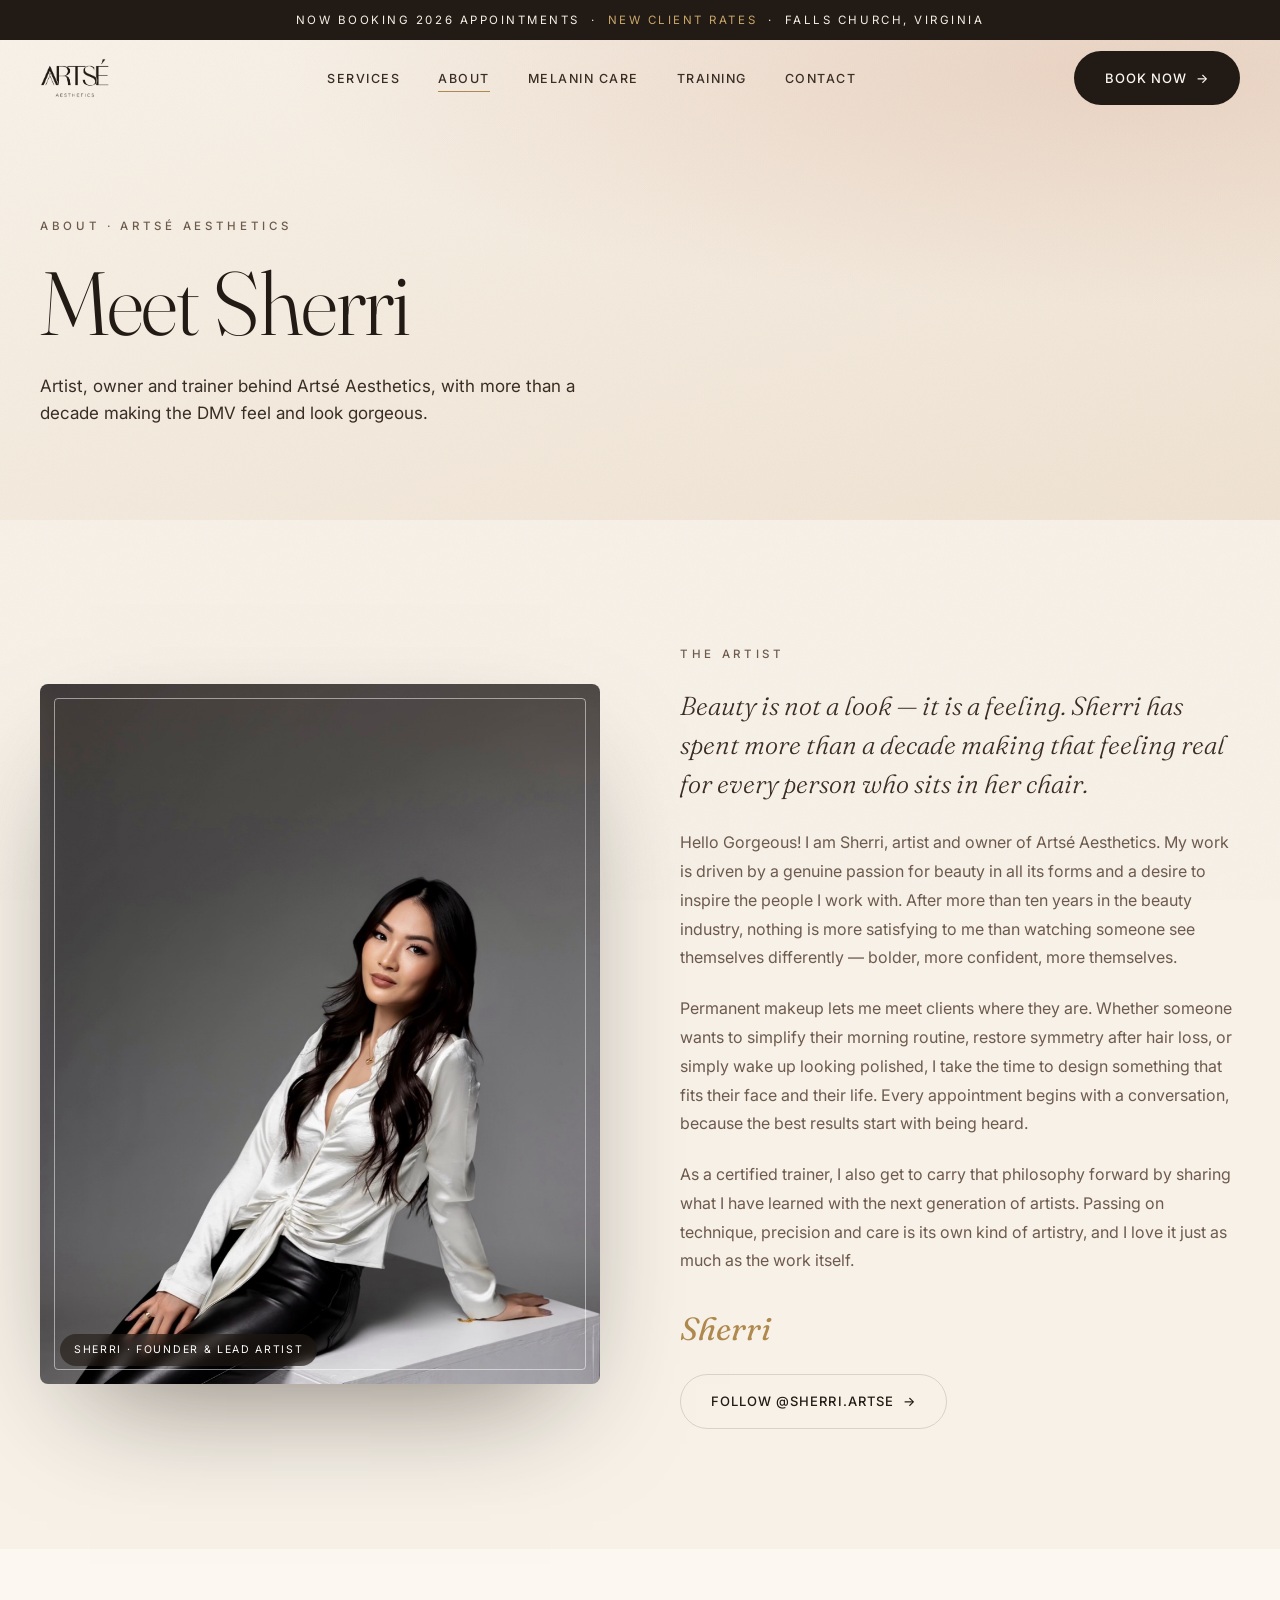
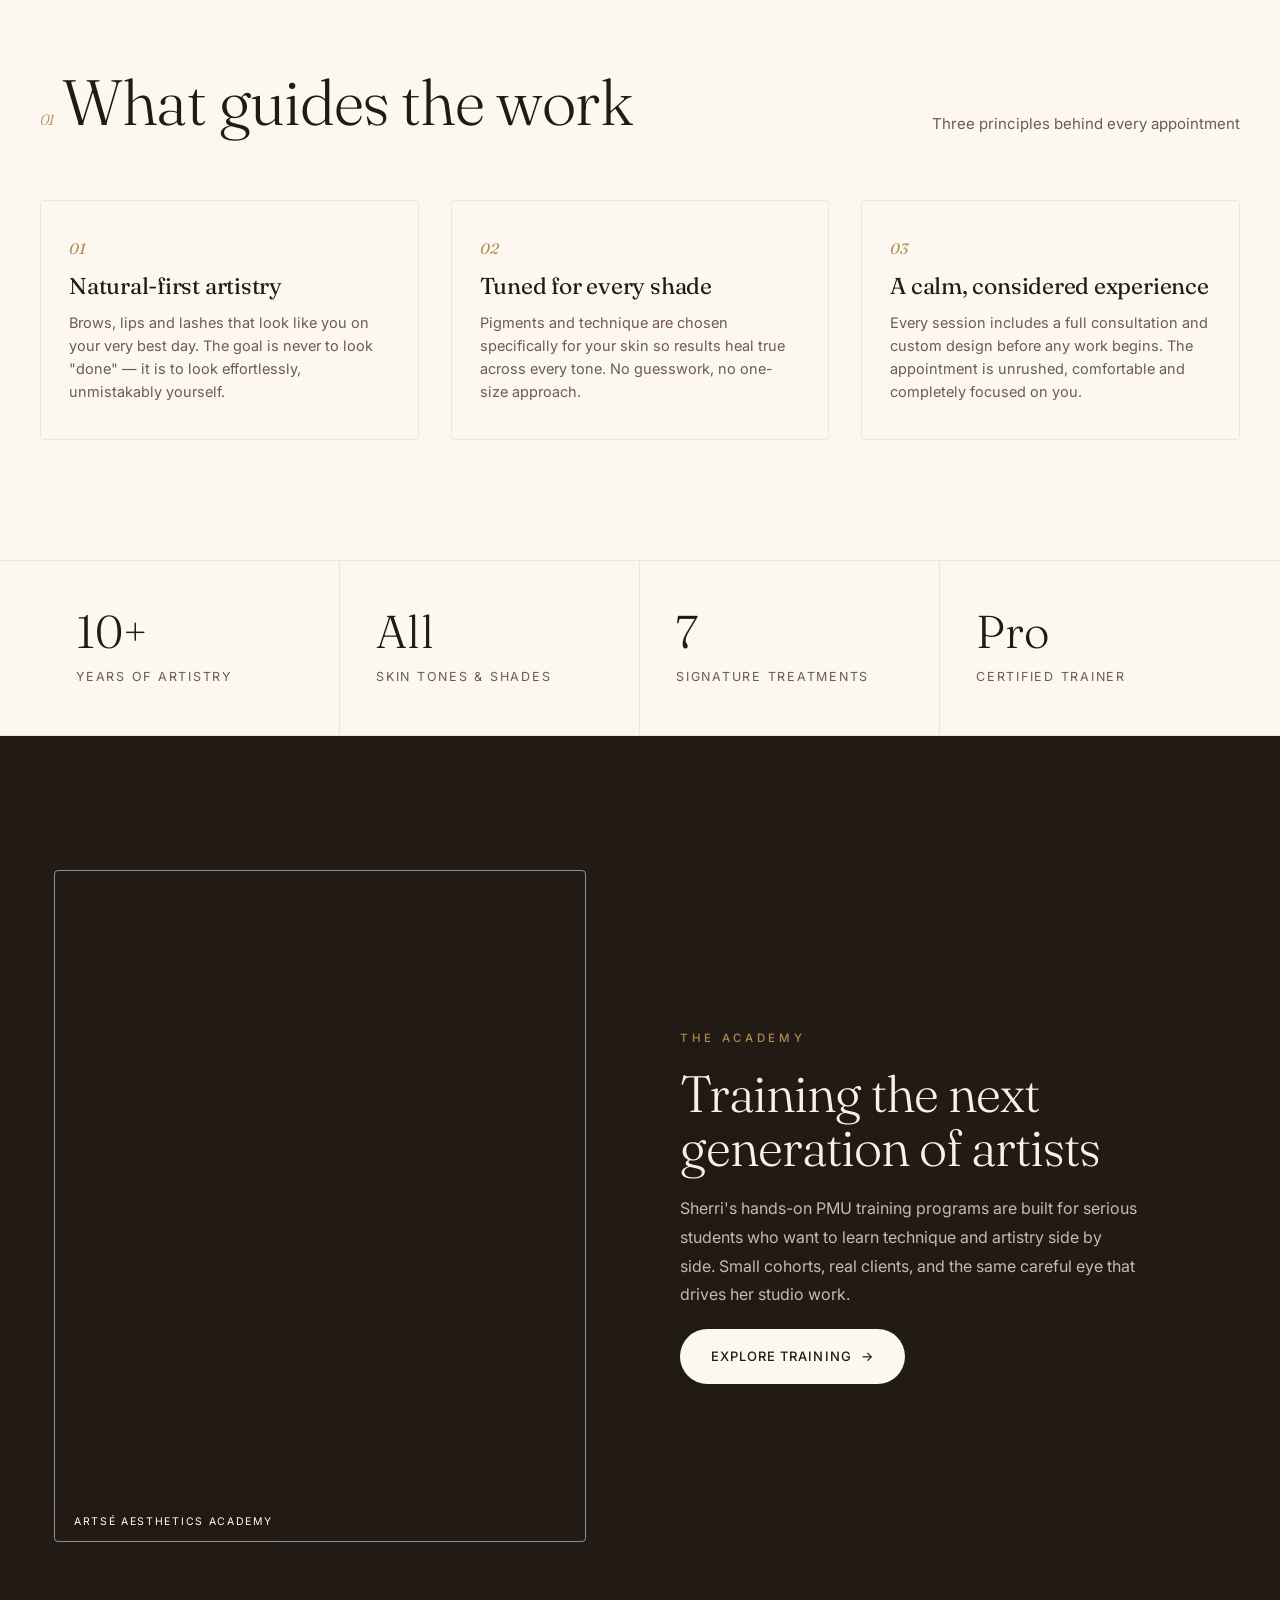
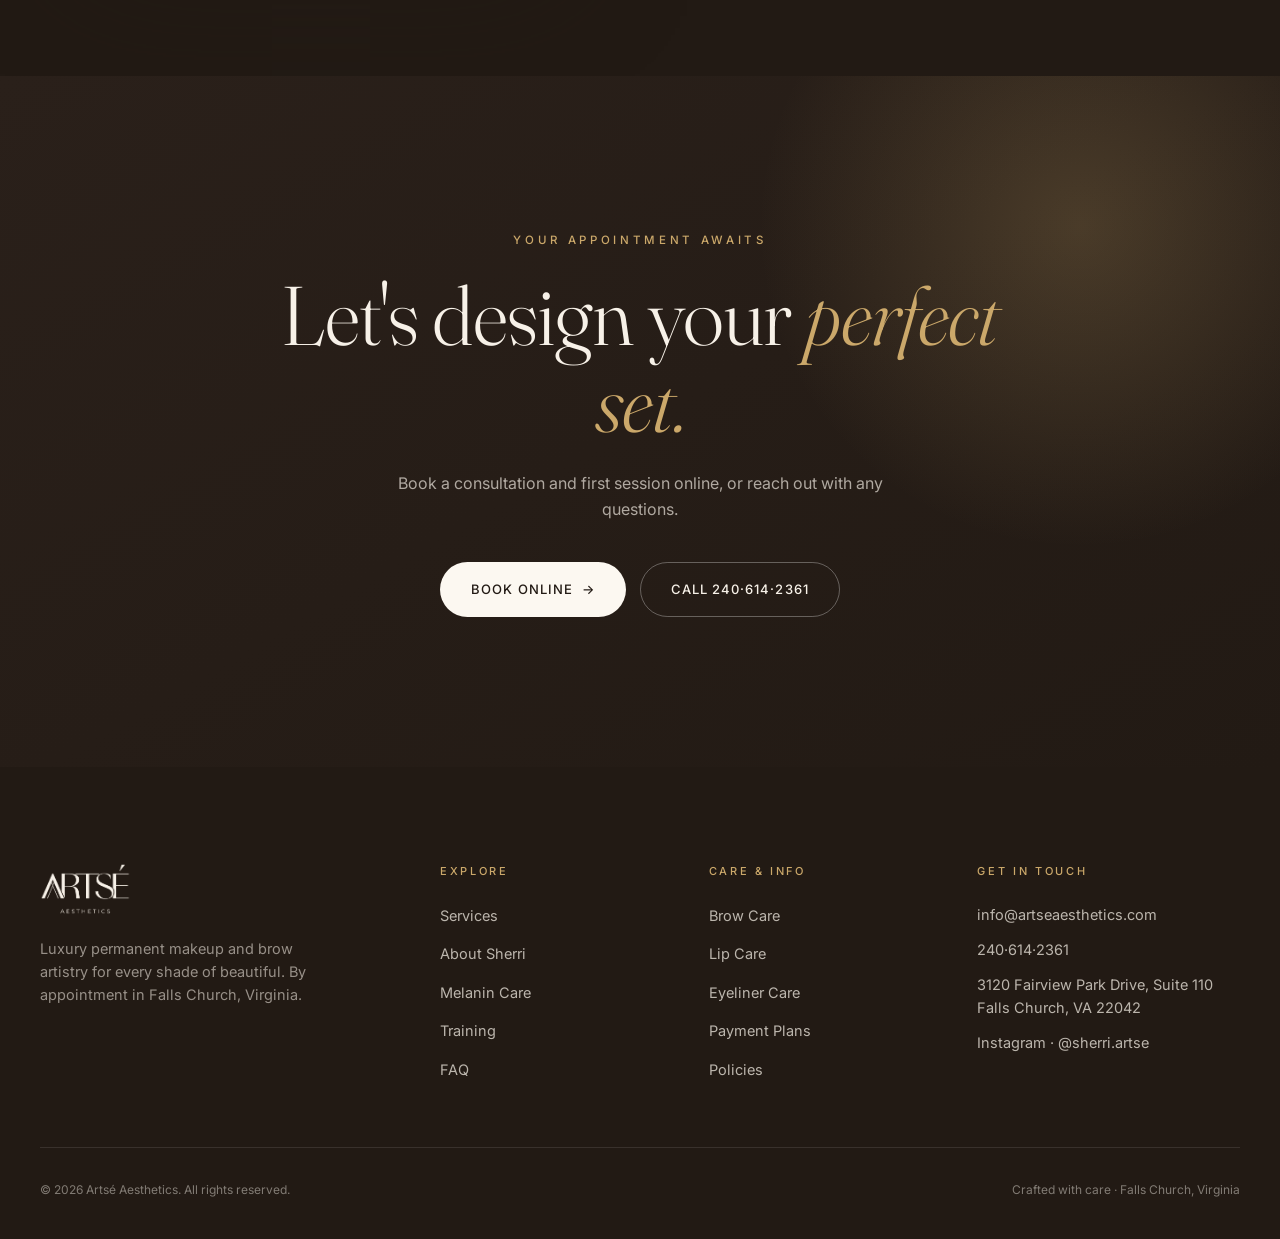
==== about.html @ 298111cc "Launch Artsé Aesthetics site: multi-page luxury redesign High-end editorial rebuild of artseaestheti" ====
<!DOCTYPE html>
<html lang="en">
<head>
<meta charset="UTF-8" />
<meta name="viewport" content="width=device-width, initial-scale=1.0" />
<title>About Sherri — Artsé Aesthetics</title>
<meta name="description" content="Meet Sherri, founder and lead artist of Artsé Aesthetics, a permanent makeup studio in Falls Church, Virginia." />
<link rel="canonical" href="https://www.artseaesthetics.com/about.html" />
<meta name="theme-color" content="#221A14" />
<meta name="robots" content="index, follow" />
<meta property="og:type" content="website" />
<meta property="og:site_name" content="Artsé Aesthetics" />
<meta property="og:title" content="About Sherri — Artsé Aesthetics" />
<meta property="og:description" content="Meet Sherri, founder and lead artist of Artsé Aesthetics, a permanent makeup studio in Falls Church, Virginia." />
<meta property="og:url" content="https://www.artseaesthetics.com/about.html" />
<meta property="og:image" content="https://www.artseaesthetics.com/assets/og.jpg" />
<meta property="og:image:width" content="1200" />
<meta property="og:image:height" content="630" />
<meta name="twitter:card" content="summary_large_image" />
<meta name="twitter:title" content="About Sherri — Artsé Aesthetics" />
<meta name="twitter:description" content="Meet Sherri, founder and lead artist of Artsé Aesthetics, a permanent makeup studio in Falls Church, Virginia." />
<meta name="twitter:image" content="https://www.artseaesthetics.com/assets/og.jpg" />
<link rel="icon" href="data:image/svg+xml,%3Csvg%20xmlns='http://www.w3.org/2000/svg'%20viewBox='0%200%2032%2032'%3E%3Crect%20width='32'%20height='32'%20rx='7'%20fill='%23221A14'/%3E%3Ctext%20x='16'%20y='23'%20font-family='Georgia,serif'%20font-size='20'%20fill='%23C9A56A'%20text-anchor='middle'%3EA%3C/text%3E%3C/svg%3E" />
<link rel="preconnect" href="https://fonts.googleapis.com">
<link rel="preconnect" href="https://fonts.gstatic.com" crossorigin>
<link href="https://fonts.googleapis.com/css2?family=Fraunces:ital,opsz,wght@0,9..144,300;0,9..144,400;0,9..144,500;0,9..144,600;1,9..144,300;1,9..144,400&family=Inter:wght@300;400;500;600&display=swap" rel="stylesheet">
<link rel="stylesheet" href="styles.css" />
<style>
  .about-body .lead-line {
    font-family: 'Fraunces', Georgia, serif;
    font-style: italic;
    font-weight: 300;
    font-size: clamp(20px, 2.4vw, 26px);
    color: var(--cocoa);
    line-height: 1.5;
    margin-bottom: 24px;
  }
  .about-body p {
    color: var(--mocha);
    font-size: 16px;
    line-height: 1.8;
    margin-bottom: 16px;
  }
  .about-body .signature {
    font-family: 'Fraunces', Georgia, serif;
    font-style: italic;
    font-weight: 400;
    font-size: 32px;
    color: var(--gilt);
    display: block;
    margin: 28px 0 20px;
  }
  .values-grid {
    display: grid;
    grid-template-columns: repeat(3, 1fr);
    gap: 32px;
  }
  .values-grid .step {
    padding: 36px 28px;
    background: var(--ivory-2);
    border: 1px solid var(--line-soft);
    border-radius: 4px;
  }
  .training-band {
    background: var(--espresso);
    color: var(--ivory);
  }
  .training-band .eyebrow {
    color: var(--gilt);
  }
  .training-band h2 {
    color: var(--ivory);
  }
  .training-band p {
    color: rgba(247,241,232,.75);
  }
  @media (max-width: 767px) {
    .values-grid {
      grid-template-columns: 1fr;
      gap: 20px;
    }
  }
</style>
</head>
<body>
  <div class="progress" id="progress"></div>

  <div class="announce">Now booking 2026 appointments &nbsp;·&nbsp; <span>New client rates</span> &nbsp;·&nbsp; Falls Church, Virginia</div>

  <header id="header">
    <div class="wrap nav">
      <a href="index.html" class="brand" aria-label="Artsé Aesthetics home"><img src="assets/logo-dark.png" alt="Artsé Aesthetics" /></a>
      <nav>
        <ul class="menu">
          <li><a href="services.html">Services</a></li>
          <li><a href="about.html">About</a></li>
          <li><a href="melanin-care.html">Melanin Care</a></li>
          <li><a href="training.html">Training</a></li>
          <li><a href="contact.html">Contact</a></li>
        </ul>
      </nav>
      <div class="nav-cta">
        <a href="tel:240-614-2361" class="nav-phone">240·614·2361</a>
        <a href="https://app.acuityscheduling.com/schedule.php?owner=15010586" class="btn btn-solid">Book Now <span class="arrow">→</span></a>
        <button class="burger" aria-label="Open menu" aria-controls="mnav" aria-expanded="false" onclick="toggleMenu(true)"><span></span><span></span><span></span></button>
      </div>
    </div>
  </header>

  <div class="mnav" id="mnav" aria-hidden="true">
    <span class="mlogo"><img src="assets/logo-light.png" alt="Artsé Aesthetics" /></span>
    <button class="mnav-close" aria-label="Close menu" onclick="toggleMenu(false)">&times;</button>
    <nav>
      <a href="services.html" onclick="toggleMenu(false)">Services</a>
      <a href="about.html" onclick="toggleMenu(false)">About</a>
      <a href="melanin-care.html" onclick="toggleMenu(false)">Melanin Care</a>
      <a href="training.html" onclick="toggleMenu(false)">Training</a>
      <a href="contact.html" onclick="toggleMenu(false)">Contact</a>
    </nav>
    <a href="https://app.acuityscheduling.com/schedule.php?owner=15010586" class="btn btn-solid mcta" onclick="toggleMenu(false)">Book Now <span class="arrow">&rarr;</span></a>
    <div class="mcontact"><a href="tel:240-614-2361">240·614·2361</a> &nbsp;·&nbsp; <a href="mailto:info@artseaesthetics.com">info@artseaesthetics.com</a></div>
  </div>

<main>

  <!-- PAGE HERO -->
  <section class="pad" style="background:radial-gradient(120% 90% at 88% 6%,rgba(221,183,162,.45),transparent 55%),linear-gradient(160deg,#F8F2E9,#EFE2D2);padding-top:172px;padding-bottom:92px">
    <div class="wrap">
      <span class="eyebrow">About · Artsé Aesthetics</span>
      <h1 style="font-size:clamp(46px,7vw,104px);font-weight:300;letter-spacing:-.02em;margin-top:18px;max-width:15ch">Meet Sherri</h1>
      <p style="max-width:540px;color:var(--cocoa);font-size:17px;margin-top:24px">Artist, owner and trainer behind Artsé Aesthetics, with more than a decade making the DMV feel and look gorgeous.</p>
    </div>
  </section>

  <!-- PORTRAIT + BIO SPLIT -->
  <section class="pad">
    <div class="wrap">
      <div class="split">
        <div class="plate framed reveal">
          <img src="assets/sherri.jpg" alt="Sherri, founder and lead artist of Artsé Aesthetics" style="object-position:center 26%" loading="lazy" decoding="async" />
          <span class="tag">Sherri · Founder &amp; Lead Artist</span>
        </div>
        <div class="about-body reveal">
          <span class="eyebrow">The artist</span>
          <p class="lead-line">Beauty is not a look — it is a feeling. Sherri has spent more than a decade making that feeling real for every person who sits in her chair.</p>
          <p>Hello Gorgeous! I am Sherri, artist and owner of Artsé Aesthetics. My work is driven by a genuine passion for beauty in all its forms and a desire to inspire the people I work with. After more than ten years in the beauty industry, nothing is more satisfying to me than watching someone see themselves differently — bolder, more confident, more themselves.</p>
          <p>Permanent makeup lets me meet clients where they are. Whether someone wants to simplify their morning routine, restore symmetry after hair loss, or simply wake up looking polished, I take the time to design something that fits their face and their life. Every appointment begins with a conversation, because the best results start with being heard.</p>
          <p>As a certified trainer, I also get to carry that philosophy forward by sharing what I have learned with the next generation of artists. Passing on technique, precision and care is its own kind of artistry, and I love it just as much as the work itself.</p>
          <span class="signature">Sherri</span>
          <a href="https://www.instagram.com/sherri.artse" class="btn btn-ghost" target="_blank" rel="noopener noreferrer">Follow @sherri.artse <span class="arrow">→</span></a>
        </div>
      </div>
    </div>
  </section>

  <!-- VALUES -->
  <section class="pad" style="background:var(--ivory-2)">
    <div class="wrap">
      <div class="sec-head reveal">
        <h2><span class="num">01</span>What guides the work</h2>
        <p class="right">Three principles behind every appointment</p>
      </div>
      <div class="values-grid">
        <div class="step reveal">
          <div class="n">01</div>
          <h4>Natural-first artistry</h4>
          <p>Brows, lips and lashes that look like you on your very best day. The goal is never to look "done" — it is to look effortlessly, unmistakably yourself.</p>
        </div>
        <div class="step reveal">
          <div class="n">02</div>
          <h4>Tuned for every shade</h4>
          <p>Pigments and technique are chosen specifically for your skin so results <a href="melanin-care.html">heal true</a> across every tone. No guesswork, no one-size approach.</p>
        </div>
        <div class="step reveal">
          <div class="n">03</div>
          <h4>A calm, considered experience</h4>
          <p>Every session includes a full consultation and custom design before any work begins. The appointment is unrushed, comfortable and completely focused on you.</p>
        </div>
      </div>
    </div>
  </section>

  <!-- STATS STRIP -->
  <section class="creds">
    <div class="wrap">
      <div class="row">
        <div class="cred reveal">
          <div class="k">10+</div>
          <div class="v">Years of artistry</div>
        </div>
        <div class="cred reveal">
          <div class="k">All</div>
          <div class="v">Skin tones &amp; shades</div>
        </div>
        <div class="cred reveal">
          <div class="k">7</div>
          <div class="v">Signature treatments</div>
        </div>
        <div class="cred reveal">
          <div class="k">Pro</div>
          <div class="v">Certified trainer</div>
        </div>
      </div>
    </div>
  </section>

  <!-- TRAINING BAND -->
  <section class="pad training-band">
    <div class="wrap">
      <div class="split">
        <div class="plate framed reveal">
          <img src="assets/team.jpg" alt="Sherri with students at an Artsé Aesthetics training class" loading="lazy" decoding="async" />
          <span class="tag">Artsé Aesthetics Academy</span>
        </div>
        <div class="reveal" style="display:flex;flex-direction:column;justify-content:center;gap:20px">
          <span class="eyebrow">The academy</span>
          <h2 style="font-size:clamp(30px,4vw,52px);font-weight:300;letter-spacing:-.02em;max-width:16ch">Training the next generation of artists</h2>
          <p style="font-size:16px;line-height:1.8;max-width:460px">Sherri's hands-on PMU training programs are built for serious students who want to learn technique and artistry side by side. Small cohorts, real clients, and the same careful eye that drives her studio work.</p>
          <div>
            <a href="training.html" class="btn btn-light">Explore training <span class="arrow">→</span></a>
          </div>
        </div>
      </div>
    </div>
  </section>

  <!-- CLOSING CTA -->
  <section class="cta pad-lg">
    <div class="glow"></div>
    <div class="wrap inner reveal">
      <span class="eyebrow">Your appointment awaits</span>
      <h2>Let's design your <em>perfect set.</em></h2>
      <p>Book a consultation and first session online, or reach out with any questions.</p>
      <div class="cta-actions">
        <a href="https://app.acuityscheduling.com/schedule.php?owner=15010586" class="btn btn-light">Book online <span class="arrow">→</span></a>
        <a href="tel:240-614-2361" class="btn btn-ghost" style="border-color:rgba(255,255,255,.3);color:var(--ivory)">Call 240·614·2361</a>
      </div>
    </div>
  </section>

</main>

  <!-- Footer -->
  <footer class="foot" id="contact">
    <div class="wrap">
      <div class="foot-top">
        <div>
          <a href="index.html" class="brand"><img src="assets/logo-light.png" alt="Artsé Aesthetics" /></a>
          <p class="blurb">Luxury permanent makeup and brow artistry for every shade of beautiful. By appointment in Falls Church, Virginia.</p>
        </div>
        <div>
          <h5>Explore</h5>
          <ul>
            <li><a href="services.html">Services</a></li>
            <li><a href="about.html">About Sherri</a></li>
            <li><a href="melanin-care.html">Melanin Care</a></li>
            <li><a href="training.html">Training</a></li>
            <li><a href="faq.html">FAQ</a></li>
          </ul>
        </div>
        <div>
          <h5>Care &amp; Info</h5>
          <ul>
            <li><a href="aftercare.html#brow">Brow Care</a></li>
            <li><a href="aftercare.html#lip">Lip Care</a></li>
            <li><a href="aftercare.html#eyeliner">Eyeliner Care</a></li>
            <li><a href="policies.html#payment">Payment Plans</a></li>
            <li><a href="policies.html">Policies</a></li>
          </ul>
        </div>
        <div class="contact">
          <h5>Get in touch</h5>
          <a href="mailto:info@artseaesthetics.com">info@artseaesthetics.com</a>
          <a href="tel:240-614-2361">240·614·2361</a>
          <span>3120 Fairview Park Drive, Suite 110<br>Falls Church, VA 22042</span>
          <a href="https://www.instagram.com/sherri.artse">Instagram · @sherri.artse</a>
        </div>
      </div>
      <div class="foot-bot">
        <small>© 2026 Artsé Aesthetics. All rights reserved.</small>
        <small>Crafted with care · Falls Church, Virginia</small>
      </div>
    </div>
  </footer>

  <a class="book-bar" href="https://app.acuityscheduling.com/schedule.php?owner=15010586">Book your appointment <span>&rarr;</span></a>

  <script src="site.js" defer></script>
</body>
</html>
---- styles.css ----
:root{
    --ivory:#F7F1E8;
    --ivory-2:#FCF8F1;
    --sand:#EDE3D4;
    --espresso:#221A14;
    --cocoa:#3A2D24;
    --mocha:#6E5B4D;
    --taupe:#A89079;
    --blush:#DDB7A2;
    --clay:#BE8B6E;
    --gilt:#B0894F;
    --gilt-2:#CBA86A;
    --sea:#8FA89B;
    --line:rgba(34,26,20,.14);
    --line-soft:rgba(34,26,20,.08);
    --shadow:0 30px 80px -40px rgba(34,26,20,.45);
    --shadow-lg:0 50px 120px -50px rgba(34,26,20,.6);
    --ease:cubic-bezier(.22,.61,.36,1);
    --maxw:1280px;
  }

  *{margin:0;padding:0;box-sizing:border-box}
  html{scroll-behavior:smooth}
  body{
    background:var(--ivory);color:var(--espresso);
    font-family:'Inter',sans-serif;font-weight:400;line-height:1.6;
    -webkit-font-smoothing:antialiased;overflow-x:hidden;
  }
  ::selection{background:var(--gilt);color:var(--ivory-2)}

  body::after{
    content:"";position:fixed;inset:0;z-index:9999;pointer-events:none;
    opacity:.045;mix-blend-mode:multiply;
    background-image:url("data:image/svg+xml,%3Csvg xmlns='http://www.w3.org/2000/svg' width='160' height='160'%3E%3Cfilter id='n'%3E%3CfeTurbulence type='fractalNoise' baseFrequency='.9' numOctaves='2' stitchTiles='stitch'/%3E%3C/filter%3E%3Crect width='100%25' height='100%25' filter='url(%23n)'/%3E%3C/svg%3E");
  }

  h1,h2,h3,h4{font-family:'Fraunces',serif;font-weight:400;line-height:1.04;letter-spacing:-.01em}
  a{color:inherit;text-decoration:none}
  img{max-width:100%;display:block}

  .wrap{max-width:var(--maxw);margin:0 auto;padding:0 40px}
  .eyebrow{font-size:11.5px;font-weight:500;letter-spacing:.32em;text-transform:uppercase;color:var(--mocha)}
  .eyebrow .dot{color:var(--gilt)}

  /* scroll progress */
  .progress{position:fixed;top:0;left:0;height:3px;width:0;z-index:2000;
    background:linear-gradient(90deg,var(--gilt),var(--gilt-2));transition:width .1s linear}

  /* ---------- Buttons ---------- */
  .btn{
    display:inline-flex;align-items:center;gap:.7em;
    font-size:13px;font-weight:500;letter-spacing:.08em;text-transform:uppercase;
    padding:16px 30px;border-radius:100px;border:1px solid transparent;
    transition:all .45s var(--ease);cursor:pointer;white-space:nowrap;position:relative;overflow:hidden;
  }
  .btn span.arrow{transition:transform .45s var(--ease)}
  .btn:hover span.arrow{transform:translateX(5px)}
  .btn-solid{background:var(--espresso);color:var(--ivory-2)}
  .btn-solid:hover{background:var(--gilt);color:var(--espresso)}
  .btn-ghost{border-color:var(--line);color:var(--espresso)}
  .btn-ghost:hover{border-color:var(--espresso);background:var(--espresso);color:var(--ivory-2)}
  .btn-light{background:var(--ivory-2);color:var(--espresso)}
  .btn-light:hover{background:var(--gilt-2);color:var(--espresso)}
  /* shimmer sweep */
  .btn-solid::after,.btn-light::after{content:"";position:absolute;top:0;left:-120%;width:60%;height:100%;
    background:linear-gradient(100deg,transparent,rgba(255,255,255,.35),transparent);transform:skewX(-18deg);transition:left .7s var(--ease)}
  .btn-solid:hover::after,.btn-light:hover::after{left:140%}

  /* ---------- Announcement ---------- */
  .announce{background:var(--espresso);color:var(--ivory);font-size:11.5px;letter-spacing:.22em;
    text-transform:uppercase;text-align:center;padding:11px 16px}
  .announce span{color:var(--gilt-2)}

  /* ---------- Header ---------- */
  header{position:fixed;top:36px;left:0;right:0;z-index:1000;transition:all .5s var(--ease)}
  header.solid{top:0;background:rgba(247,241,232,.82);backdrop-filter:blur(16px);-webkit-backdrop-filter:blur(16px);border-bottom:1px solid var(--line-soft)}
  .nav{display:flex;align-items:center;justify-content:space-between;height:84px}
  .brand{display:flex;align-items:center}
  .brand img{height:40px;width:auto}
  .menu{display:flex;gap:38px;list-style:none}
  .menu a{font-size:12.5px;letter-spacing:.12em;text-transform:uppercase;color:var(--cocoa);position:relative;padding:6px 0;font-weight:500}
  .menu a::after{content:"";position:absolute;left:0;bottom:0;height:1px;width:0;background:var(--gilt);transition:width .4s var(--ease)}
  .menu a:hover::after,.menu a.active::after{width:100%}
  .nav-cta{display:flex;align-items:center;gap:18px}
  .nav-phone{font-size:12.5px;letter-spacing:.06em;color:var(--cocoa);display:none}
  .burger{display:none;flex-direction:column;gap:5px;background:none;border:0;cursor:pointer}
  .burger span{width:24px;height:1.5px;background:var(--espresso);transition:.3s}

  /* ---------- Hero ---------- */
  .hero{position:relative;min-height:100vh;display:flex;align-items:center;overflow:hidden;padding:120px 0 60px;
    background:
      radial-gradient(120% 90% at 88% 6%, rgba(221,183,162,.5), transparent 52%),
      radial-gradient(90% 80% at 6% 96%, rgba(143,168,155,.28), transparent 60%),
      linear-gradient(160deg,#F8F2E9 0%, #EFE2D2 48%, #E7D6C4 100%);}
  .hero-grain{position:absolute;inset:0;opacity:.06;mix-blend-mode:multiply;
    background:url("data:image/svg+xml,%3Csvg xmlns='http://www.w3.org/2000/svg' width='200' height='200'%3E%3Cfilter id='n'%3E%3CfeTurbulence type='fractalNoise' baseFrequency='.8' numOctaves='2'/%3E%3C/filter%3E%3Crect width='100%25' height='100%25' filter='url(%23n)' opacity='.5'/%3E%3C/svg%3E")}
  .hero-orb{position:absolute;border-radius:50%}
  .hero-orb.b{width:230px;height:230px;left:4%;top:24%;background:radial-gradient(circle at 40% 35%, rgba(143,168,155,.4), transparent 70%);animation:float 18s ease-in-out infinite}
  @keyframes float{0%,100%{transform:translateY(0)}50%{transform:translateY(-26px)}}

  .hero-inner{position:relative;z-index:2;width:100%;display:grid;grid-template-columns:1.05fr .95fr;gap:64px;align-items:center}
  .hero-copy{max-width:620px}
  .hero h1{font-size:clamp(54px,8.4vw,128px);font-weight:300;letter-spacing:-.025em;color:var(--espresso);margin:20px 0 0}
  .hero h1 .ln{display:block;overflow:hidden}
  .hero h1 .ln i{display:block;font-style:normal;transform:translateY(110%);transition:transform 1s var(--ease)}
  .hero h1 em{font-style:italic;color:var(--cocoa)}
  .loaded .hero h1 .ln i{transform:translateY(0)}
  .hero h1 .ln:nth-child(2) i{transition-delay:.12s}
  .hero-eyebrow,.hero-sub,.hero-actions,.scroll-cue{opacity:0;transform:translateY(20px);transition:all .9s var(--ease)}
  .loaded .hero-eyebrow{opacity:1;transform:none;transition-delay:.1s}
  .loaded .hero-sub{opacity:1;transform:none;transition-delay:.45s}
  .loaded .hero-actions{opacity:1;transform:none;transition-delay:.58s}
  .loaded .scroll-cue{opacity:1;transform:none;transition-delay:.7s}
  .hero-sub{max-width:440px;font-size:16.5px;color:var(--cocoa);margin-top:28px}
  .hero-actions{display:flex;gap:14px;flex-wrap:wrap;margin-top:34px}
  .scroll-cue{display:flex;align-items:center;gap:12px;font-size:10.5px;letter-spacing:.3em;text-transform:uppercase;color:var(--mocha);margin-top:46px}
  .scroll-cue .ln2{width:54px;height:1px;background:var(--mocha);position:relative;overflow:hidden}
  .scroll-cue .ln2::after{content:"";position:absolute;inset:0;background:var(--gilt);transform:translateX(-100%);animation:slide 2.4s var(--ease) infinite}
  @keyframes slide{0%{transform:translateX(-100%)}60%,100%{transform:translateX(100%)}}

  /* hero visual */
  .hero-visual{position:relative;height:min(78vh,680px);align-self:center}
  .hero-frame{position:absolute;inset:0;border-radius:8px;overflow:hidden;box-shadow:var(--shadow-lg);
    clip-path:inset(0 0 100% 0);transition:clip-path 1.3s var(--ease) .3s}
  .loaded .hero-frame{clip-path:inset(0 0 0 0)}
  .hero-frame img{width:100%;height:100%;object-fit:cover;object-position:center 30%;transform:scale(1.08);transition:transform 9s ease-out}
  .loaded .hero-frame img{transform:scale(1)}
  .hero-chip{position:absolute;left:-34px;bottom:46px;width:172px;border-radius:8px;overflow:hidden;
    border:5px solid var(--ivory);box-shadow:var(--shadow);background:var(--ivory);
    opacity:0;transform:translateY(24px) scale(.95);transition:all 1s var(--ease) 1s}
  .loaded .hero-chip{opacity:1;transform:none}
  .hero-chip img{width:100%;height:128px;object-fit:cover}
  .hero-chip .cap{padding:9px 12px;font-size:9.5px;letter-spacing:.16em;text-transform:uppercase;color:var(--mocha)}
  .hero-chip .cap b{display:block;font-family:'Fraunces',serif;font-style:italic;font-weight:400;font-size:13px;letter-spacing:0;color:var(--espresso);text-transform:none;margin-top:2px}
  .hero-badge{position:absolute;right:-22px;top:30px;width:104px;height:104px;border-radius:50%;
    background:var(--espresso);color:var(--ivory);display:flex;flex-direction:column;align-items:center;justify-content:center;text-align:center;
    font-size:9px;letter-spacing:.14em;text-transform:uppercase;box-shadow:var(--shadow);
    opacity:0;transform:scale(.6) rotate(-20deg);transition:all .9s var(--ease) 1.15s}
  .loaded .hero-badge{opacity:1;transform:none}
  .hero-badge b{font-family:'Fraunces',serif;font-size:26px;font-weight:300;letter-spacing:0;color:var(--gilt-2);line-height:1}

  /* ---------- Marquee ---------- */
  .marquee{background:var(--espresso);color:var(--ivory);overflow:hidden;padding:24px 0;border-top:1px solid rgba(255,255,255,.08)}
  .marquee-track{display:flex;white-space:nowrap;animation:scroll-x 34s linear infinite;width:max-content}
  .marquee-track span{font-family:'Fraunces',serif;font-size:30px;font-style:italic;font-weight:300;padding:0 38px;display:inline-flex;align-items:center;gap:38px}
  .marquee-track span::after{content:"✦";font-size:13px;color:var(--gilt-2);font-style:normal}
  @keyframes scroll-x{to{transform:translateX(-50%)}}

  /* ---------- scaffolding ---------- */
  .pad{padding:120px 0}.pad-lg{padding:150px 0}
  .sec-head{display:flex;align-items:flex-end;justify-content:space-between;gap:40px;margin-bottom:64px;flex-wrap:wrap}
  .sec-head h2{font-size:clamp(36px,5vw,68px);font-weight:300;max-width:760px}
  .sec-head .right{max-width:340px;color:var(--mocha);font-size:15px}
  .num{font-family:'Fraunces',serif;font-style:italic;color:var(--gilt);font-size:15px;margin-right:8px}

  /* credentials */
  .creds{background:var(--ivory-2);border-top:1px solid var(--line-soft);border-bottom:1px solid var(--line-soft)}
  .creds .row{display:grid;grid-template-columns:repeat(4,1fr)}
  .cred{padding:48px 36px;border-right:1px solid var(--line-soft)}
  .cred:last-child{border-right:0}
  .cred .k{font-family:'Fraunces',serif;font-size:46px;font-weight:300;line-height:1}
  .cred .v{margin-top:12px;font-size:12.5px;letter-spacing:.14em;text-transform:uppercase;color:var(--mocha)}

  /* services */
  .svc-list{border-top:1px solid var(--line);position:relative}
  .svc{display:grid;grid-template-columns:64px 1.1fr 2fr auto;gap:36px;align-items:center;padding:38px 12px;border-bottom:1px solid var(--line);transition:all .5s var(--ease);position:relative}
  .svc::before{content:"";position:absolute;inset:0;background:var(--ivory-2);opacity:0;transition:opacity .5s var(--ease);z-index:0}
  .svc:hover::before{opacity:1}
  .svc>*{position:relative;z-index:1}
  .svc .idx{font-family:'Fraunces',serif;font-style:italic;color:var(--taupe);font-size:18px}
  .svc h3{font-size:30px;font-weight:400;transition:.4s var(--ease)}
  .svc:hover h3{color:var(--gilt);transform:translateX(6px)}
  .svc p{color:var(--mocha);font-size:14.5px;max-width:560px}
  .svc .go{width:50px;height:50px;border-radius:50%;border:1px solid var(--line);display:flex;align-items:center;justify-content:center;transition:.45s var(--ease);flex-shrink:0}
  .svc:hover .go{background:var(--espresso);color:var(--ivory-2);border-color:var(--espresso);transform:rotate(-45deg)}
  /* cursor-follow preview */
  .svc-preview{position:fixed;top:0;left:0;width:240px;height:300px;border-radius:8px;overflow:hidden;pointer-events:none;z-index:60;
    opacity:0;transform:translate(-50%,-50%) scale(.85);transition:opacity .4s var(--ease),transform .4s var(--ease);box-shadow:var(--shadow-lg);will-change:transform}
  .svc-preview.show{opacity:1;transform:translate(-50%,-50%) scale(1)}
  .svc-preview img{width:100%;height:100%;object-fit:cover;position:absolute;inset:0;opacity:0;transition:opacity .35s var(--ease)}
  .svc-preview img.on{opacity:1}

  /* split / about */
  .split{display:grid;grid-template-columns:1fr 1fr;gap:80px;align-items:center}
  .plate{position:relative;aspect-ratio:4/5;border-radius:8px;overflow:hidden;box-shadow:var(--shadow-lg)}
  .plate img{width:100%;height:100%;object-fit:cover;object-position:center}
  .plate .tag{position:absolute;left:20px;bottom:18px;background:rgba(34,26,20,.62);color:#fff;backdrop-filter:blur(4px);
    padding:8px 14px;border-radius:100px;font-size:10.5px;letter-spacing:.16em;text-transform:uppercase}
  .plate.framed::after{content:"";position:absolute;inset:14px;border:1px solid rgba(255,255,255,.5);border-radius:4px;pointer-events:none}
  .about-body .lead{font-family:'Fraunces',serif;font-size:27px;font-style:italic;font-weight:300;color:var(--espresso);line-height:1.4}
  .about-body p{margin-top:22px;font-size:17px;color:var(--cocoa);line-height:1.7}
  .sign{margin-top:30px;font-family:'Fraunces',serif;font-style:italic;font-size:34px;color:var(--gilt)}
  .about .eyebrow{margin-bottom:20px;display:block}

  /* ethos */
  .ethos{background:var(--espresso);color:var(--ivory)}
  .ethos .eyebrow{color:var(--gilt-2)}
  .ethos h2{font-size:clamp(34px,4.6vw,62px);font-weight:300;max-width:900px;color:var(--ivory)}
  .ethos h2 em{color:var(--gilt-2);font-style:italic}
  .ethos .grid{display:grid;grid-template-columns:repeat(3,1fr);gap:50px;margin-top:70px}
  .ethos .item h4{font-size:21px;color:var(--ivory);margin-bottom:12px;font-weight:400}
  .ethos .item p{color:rgba(247,241,232,.62);font-size:14.5px}
  .ethos .item .ic{font-family:'Fraunces',serif;font-style:italic;color:var(--gilt-2);font-size:20px;margin-bottom:18px}
  .ethos .divline{height:1px;background:rgba(255,255,255,.12);margin:0 0 18px}
  .ethos-split{display:grid;grid-template-columns:1fr 1.05fr;gap:64px;align-items:center;margin-top:66px}
  .ethos-principles{display:flex;flex-direction:column;gap:34px}
  .ethos-media{display:grid;grid-template-columns:1.5fr 1fr;grid-template-rows:1fr 1fr;gap:14px;height:clamp(380px,46vw,540px)}
  .ethos-media figure{position:relative;border-radius:8px;overflow:hidden;box-shadow:var(--shadow-lg);margin:0}
  .ethos-media .em-main{grid-row:1 / 3}
  .ethos-media img{width:100%;height:100%;object-fit:cover;transition:transform 1.1s var(--ease)}
  .ethos-media figure:hover img{transform:scale(1.06)}
  .ethos-media figure::after{content:"";position:absolute;inset:0;background:linear-gradient(to top,rgba(0,0,0,.5),transparent 55%)}
  .ethos-media figcaption{position:absolute;left:13px;bottom:11px;z-index:2;font-size:9.5px;letter-spacing:.14em;text-transform:uppercase;color:#fff;text-shadow:0 1px 8px rgba(0,0,0,.6)}

  /* training */
  .train{background:var(--sand)}
  .train-top{display:grid;grid-template-columns:1fr 1fr;gap:64px;align-items:center;margin-bottom:64px}
  .train-img{aspect-ratio:5/4;border-radius:8px;overflow:hidden;box-shadow:var(--shadow);position:relative}
  .train-img img{width:100%;height:100%;object-fit:cover}
  .train-grid{display:grid;grid-template-columns:repeat(2,1fr);gap:24px}
  .course{background:var(--ivory-2);border:1px solid var(--line-soft);border-radius:8px;padding:42px;transition:.5s var(--ease)}
  .course:hover{transform:translateY(-6px);box-shadow:var(--shadow)}
  .course .lvl{font-size:11px;letter-spacing:.2em;text-transform:uppercase;color:var(--gilt)}
  .course h3{font-size:28px;font-weight:400;margin:14px 0 12px}
  .course p{color:var(--mocha);font-size:14.5px}
  .course .meta{margin-top:26px;padding-top:20px;border-top:1px solid var(--line-soft);display:flex;justify-content:space-between;align-items:center;font-size:13px;letter-spacing:.06em;color:var(--cocoa)}

  /* gallery */
  .gal-grid{display:grid;grid-template-columns:repeat(6,1fr);grid-auto-rows:188px;gap:14px}
  .gal{position:relative;border-radius:6px;overflow:hidden;cursor:pointer}
  .gal img{width:100%;height:100%;object-fit:cover;transition:transform 1.1s var(--ease),filter .6s var(--ease);
    filter:saturate(.78) contrast(1.02)}
  .gal:hover img{transform:scale(1.07);filter:saturate(1.05)}
  .gal .ov{position:absolute;left:16px;bottom:14px;color:#fff;font-size:11px;letter-spacing:.14em;text-transform:uppercase;
    opacity:0;transform:translateY(8px);transition:.45s var(--ease);text-shadow:0 1px 10px rgba(0,0,0,.5);z-index:2}
  .gal::after{content:"";position:absolute;inset:0;background:linear-gradient(to top,rgba(34,26,20,.5),transparent 55%);opacity:0;transition:.45s var(--ease)}
  .gal:hover .ov{opacity:1;transform:none}
  .gal:hover::after{opacity:1}
  .gal.big{grid-column:span 2;grid-row:span 2}
  .gal.tall{grid-row:span 2}
  .gal.wide{grid-column:span 2}
  .gal-cta{grid-column:span 1;background:var(--espresso);color:var(--ivory);display:flex;flex-direction:column;justify-content:center;padding:24px;border-radius:6px}
  .gal-cta .h{font-family:'Fraunces',serif;font-style:italic;font-size:24px;font-weight:300;line-height:1.2}
  .gal-cta .s{font-size:11px;letter-spacing:.14em;text-transform:uppercase;color:var(--gilt-2);margin-top:14px}

  /* quote */
  .quote{background:var(--ivory-2);text-align:center}
  .quote blockquote{font-family:'Fraunces',serif;font-weight:300;font-style:italic;font-size:clamp(28px,4.4vw,58px);line-height:1.22;max-width:1000px;margin:0 auto;color:var(--espresso)}
  .quote blockquote span{color:var(--gilt)}
  .quote .by{margin-top:36px;font-size:12px;letter-spacing:.22em;text-transform:uppercase;color:var(--mocha)}

  /* cta */
  .cta{background:linear-gradient(150deg,#2A201A,#221A14);color:var(--ivory);position:relative;overflow:hidden}
  .cta .glow{position:absolute;width:700px;height:700px;border-radius:50%;background:radial-gradient(circle,rgba(203,168,106,.22),transparent 65%);top:-200px;right:-150px}
  .cta .inner{position:relative;z-index:2;text-align:center;max-width:860px;margin:0 auto}
  .cta .eyebrow{color:var(--gilt-2)}
  .cta h2{font-size:clamp(40px,6.5vw,92px);font-weight:300;color:var(--ivory);margin:20px 0 0}
  .cta h2 em{color:var(--gilt-2);font-style:italic}
  .cta p{color:rgba(247,241,232,.66);max-width:500px;margin:26px auto 40px;font-size:16px}
  .cta-actions{display:flex;gap:14px;justify-content:center;flex-wrap:wrap}

  /* footer */
  footer{background:var(--espresso);color:var(--ivory);padding:96px 0 40px}
  .foot-top{display:grid;grid-template-columns:1.6fr 1fr 1fr 1.2fr;gap:50px;padding-bottom:64px;border-bottom:1px solid rgba(255,255,255,.1)}
  .foot .brand img{height:52px;width:auto}
  .foot p.blurb{color:rgba(247,241,232,.55);font-size:14.5px;margin-top:22px;max-width:300px}
  .foot h5{font-size:11px;letter-spacing:.24em;text-transform:uppercase;color:var(--gilt-2);margin-bottom:22px;font-weight:500}
  .foot ul{list-style:none;display:flex;flex-direction:column;gap:13px}
  .foot ul a{color:rgba(247,241,232,.72);font-size:14.5px;transition:.3s}
  .foot ul a:hover{color:var(--gilt-2)}
  .foot .contact a,.foot .contact span{display:block;color:rgba(247,241,232,.72);font-size:14.5px;margin-bottom:12px}
  .foot .contact a:hover{color:var(--gilt-2)}
  .foot-bot{display:flex;justify-content:space-between;align-items:center;padding-top:32px;flex-wrap:wrap;gap:14px}
  .foot-bot small{color:rgba(247,241,232,.45);font-size:12px}

  /* testimonials */
  .testi{background:var(--sand)}
  .testi-stats{display:grid;grid-template-columns:repeat(4,1fr);border:1px solid var(--line);border-radius:8px;overflow:hidden;margin-bottom:54px;background:var(--ivory-2)}
  .testi-stats div{padding:32px 24px;text-align:center;border-right:1px solid var(--line-soft)}
  .testi-stats div:last-child{border-right:0}
  .testi-stats b{display:block;font-family:'Fraunces',serif;font-weight:300;font-size:42px;line-height:1}
  .testi-stats span{display:block;margin-top:9px;font-size:11px;letter-spacing:.14em;text-transform:uppercase;color:var(--mocha)}
  .testi-grid{display:grid;grid-template-columns:repeat(3,1fr);gap:20px}
  .testi-card{background:var(--ivory-2);border:1px solid var(--line-soft);border-radius:8px;padding:38px 34px;display:flex;flex-direction:column;transition:.5s var(--ease)}
  .testi-card:hover{transform:translateY(-5px);box-shadow:var(--shadow)}
  .testi-card .qm{font-family:'Fraunces',serif;font-size:56px;line-height:.5;color:var(--gilt-2)}
  .testi-card p{font-family:'Fraunces',serif;font-style:italic;font-weight:300;font-size:21px;line-height:1.44;color:var(--espresso);margin:22px 0 26px;flex:1}
  .testi-card .who{font-size:11px;letter-spacing:.14em;text-transform:uppercase;color:var(--mocha)}
  .testi-card .who b{color:var(--gilt);font-weight:500}
  .testi-feature{text-align:center;max-width:920px;margin:0 auto 48px}
  .testi-feature .qm{font-family:'Fraunces',serif;font-size:64px;line-height:.4;color:var(--gilt-2)}
  .testi-feature blockquote{font-family:'Fraunces',serif;font-style:italic;font-weight:300;font-size:clamp(26px,3.4vw,42px);line-height:1.3;color:var(--espresso);margin:18px 0 22px}
  .testi-feature figcaption{font-size:11px;letter-spacing:.16em;text-transform:uppercase;color:var(--mocha)}
  .testi-feature figcaption b{color:var(--gilt);font-weight:500}

  /* process */
  .process{background:var(--ivory)}
  .steps{display:grid;grid-template-columns:repeat(4,1fr);gap:22px}
  .step{padding-top:24px;border-top:2px solid var(--espresso)}
  .step .n{font-family:'Fraunces',serif;font-style:italic;font-size:15px;color:var(--gilt)}
  .step h4{font-size:23px;font-weight:400;margin:14px 0 12px}
  .step p{color:var(--mocha);font-size:14.5px}
  .process-note{margin-top:52px;display:flex;align-items:center;justify-content:space-between;gap:28px;flex-wrap:wrap;background:var(--ivory-2);border:1px solid var(--line-soft);border-radius:100px;padding:20px 40px}
  .process-note p{font-size:14.5px;color:var(--cocoa);margin:0}
  .process-note p b{font-family:'Fraunces',serif;font-style:italic;font-weight:400;color:var(--gilt)}

  /* faq */
  .faq{background:var(--ivory-2)}
  .faq-list{border-top:1px solid var(--line);max-width:940px}
  .faq-item{border-bottom:1px solid var(--line)}
  .faq-item summary{list-style:none;cursor:pointer;padding:30px 4px;display:flex;align-items:center;justify-content:space-between;gap:24px;font-family:'Fraunces',serif;font-size:23px;font-weight:400;transition:color .3s var(--ease)}
  .faq-item summary::-webkit-details-marker{display:none}
  .faq-item summary:hover{color:var(--gilt)}
  .faq-item summary .pm{flex-shrink:0;width:36px;height:36px;border-radius:50%;border:1px solid var(--line);display:flex;align-items:center;justify-content:center;font-family:'Inter',sans-serif;font-size:20px;line-height:1;transition:.4s var(--ease)}
  .faq-item[open] summary .pm{background:var(--espresso);color:var(--ivory-2);border-color:var(--espresso);transform:rotate(45deg)}
  .faq-item .a{padding:0 4px 30px;max-width:780px;color:var(--mocha);font-size:15.5px;line-height:1.7}

  /* sticky mobile book bar */
  .book-bar{display:none;position:fixed;left:0;right:0;bottom:0;z-index:900;align-items:center;justify-content:center;gap:.6em;background:var(--espresso);color:var(--ivory-2);padding:17px;font-size:13px;font-weight:500;letter-spacing:.1em;text-transform:uppercase;box-shadow:0 -12px 34px -18px rgba(34,26,20,.6)}
  body.menu-open .book-bar{display:none!important}

  /* reveal */
  .reveal{opacity:0;transform:translateY(34px);transition:opacity 1s var(--ease),transform 1s var(--ease)}
  .reveal.in{opacity:1;transform:none}

  /* a11y / motion / anchors */
  :focus-visible{outline:2px solid var(--gilt);outline-offset:3px;border-radius:2px}
  [id]{scroll-margin-top:96px}
  @media(prefers-reduced-motion:reduce){
    *,*::before,*::after{animation-duration:.001ms!important;animation-iteration-count:1!important;transition-duration:.001ms!important}
    html{scroll-behavior:auto}
    .reveal,.hero h1 .ln i,.hero-eyebrow,.hero-sub,.hero-actions,.scroll-cue,.hero-chip,.hero-badge{opacity:1!important;transform:none!important;clip-path:none!important}
    .hero-frame{clip-path:none!important}.hero-frame img{transform:none!important}
    .marquee-track{animation:none;transform:translateX(0)}
    .svc-preview{display:none!important}
  }

  /* mobile menu */
  body.menu-open{overflow:hidden}
  body.menu-open .burger span{background:var(--ivory)}
  .mnav{position:fixed;inset:0;z-index:1100;background:var(--espresso);color:var(--ivory);flex-direction:column;justify-content:center;padding:40px;opacity:0;visibility:hidden;transition:opacity .5s var(--ease),visibility .5s;display:none}
  body.menu-open .mnav{opacity:1;visibility:visible}
  .mnav .mlogo{position:absolute;top:30px;left:40px}
  .mnav .mlogo img{height:34px;width:auto}
  .mnav nav{display:flex;flex-direction:column}
  .mnav nav a{font-family:'Fraunces',serif;font-size:32px;font-weight:300;color:var(--ivory);padding:13px 0;border-bottom:1px solid rgba(255,255,255,.1);transition:color .3s}
  .mnav nav a:hover{color:var(--gilt-2)}
  .mnav .mcta{margin-top:30px;align-self:flex-start}
  .mnav .mcontact{margin-top:28px;font-size:13px;color:rgba(247,241,232,.6);letter-spacing:.05em}
  .mnav .mcontact a{color:var(--gilt-2)}
  .mnav-close{position:absolute;top:24px;right:26px;background:none;border:0;color:var(--ivory);font-size:34px;line-height:1;cursor:pointer}
  @media(max-width:760px){.mnav{display:flex}}

  /* responsive */
  @media(max-width:1024px){
    .hero-inner{grid-template-columns:1fr;gap:40px}
    .hero-visual{height:60vh;max-height:520px;order:-1}
    .split{grid-template-columns:1fr;gap:48px}
    .train-top{grid-template-columns:1fr;gap:36px}
    .ethos .grid{grid-template-columns:1fr;gap:34px}
    .creds .row{grid-template-columns:repeat(2,1fr)}
    .cred:nth-child(2){border-right:0}.cred{border-bottom:1px solid var(--line-soft)}
    .foot-top{grid-template-columns:1fr 1fr;gap:40px}
    .gal-grid{grid-template-columns:repeat(4,1fr)}
    .ethos-split{grid-template-columns:1fr;gap:42px}
    .ethos-media{height:clamp(340px,64vw,460px)}
    .steps{grid-template-columns:repeat(2,1fr);gap:30px}
    .testi-grid{grid-template-columns:1fr}
  }
  @media(max-width:760px){
    .wrap{padding:0 22px}
    header{top:30px}
    .menu,.nav-phone{display:none}
    .burger{display:flex}
    .pad,.pad-lg{padding:80px 0}
    .svc{grid-template-columns:1fr;gap:12px;padding:30px 6px}
    .svc .idx,.svc .go{display:none}
    .train-grid{grid-template-columns:1fr}
    .creds .row{grid-template-columns:1fr 1fr}
    .foot-top{grid-template-columns:1fr;gap:36px}
    .marquee-track span{font-size:22px}
    .hero-chip{width:130px;left:-12px}.hero-badge{width:84px;height:84px;right:-8px}
    .gal-grid{grid-template-columns:repeat(2,1fr);grid-auto-rows:150px}
    .gal.big{grid-column:span 2;grid-row:span 2}
    .gal.tall{grid-row:span 1}.gal.wide{grid-column:span 2}
    .gal-cta{grid-column:span 2}
    .testi-stats{grid-template-columns:1fr 1fr}
    .steps{grid-template-columns:1fr}
    .process-note{border-radius:16px;justify-content:center;text-align:center;padding:24px}
    .book-bar{display:flex}
    footer{padding-bottom:96px}
  }
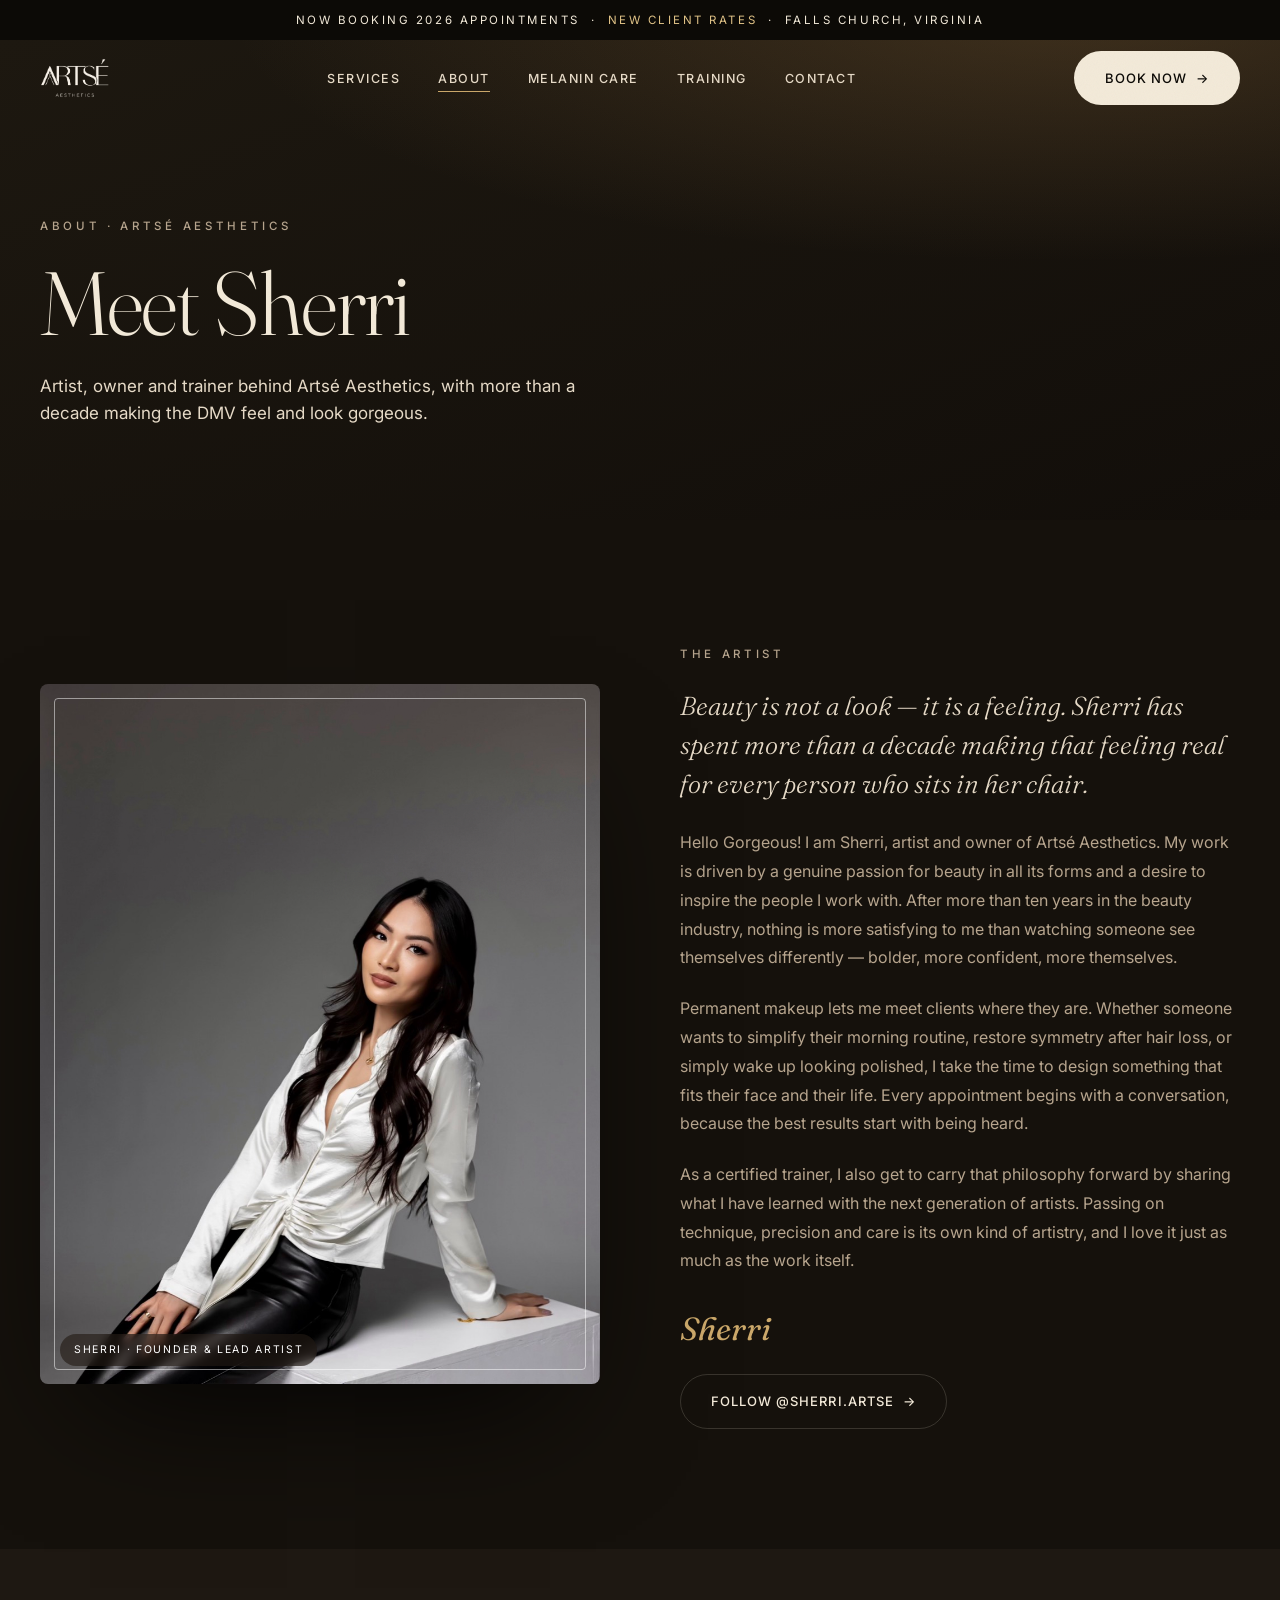
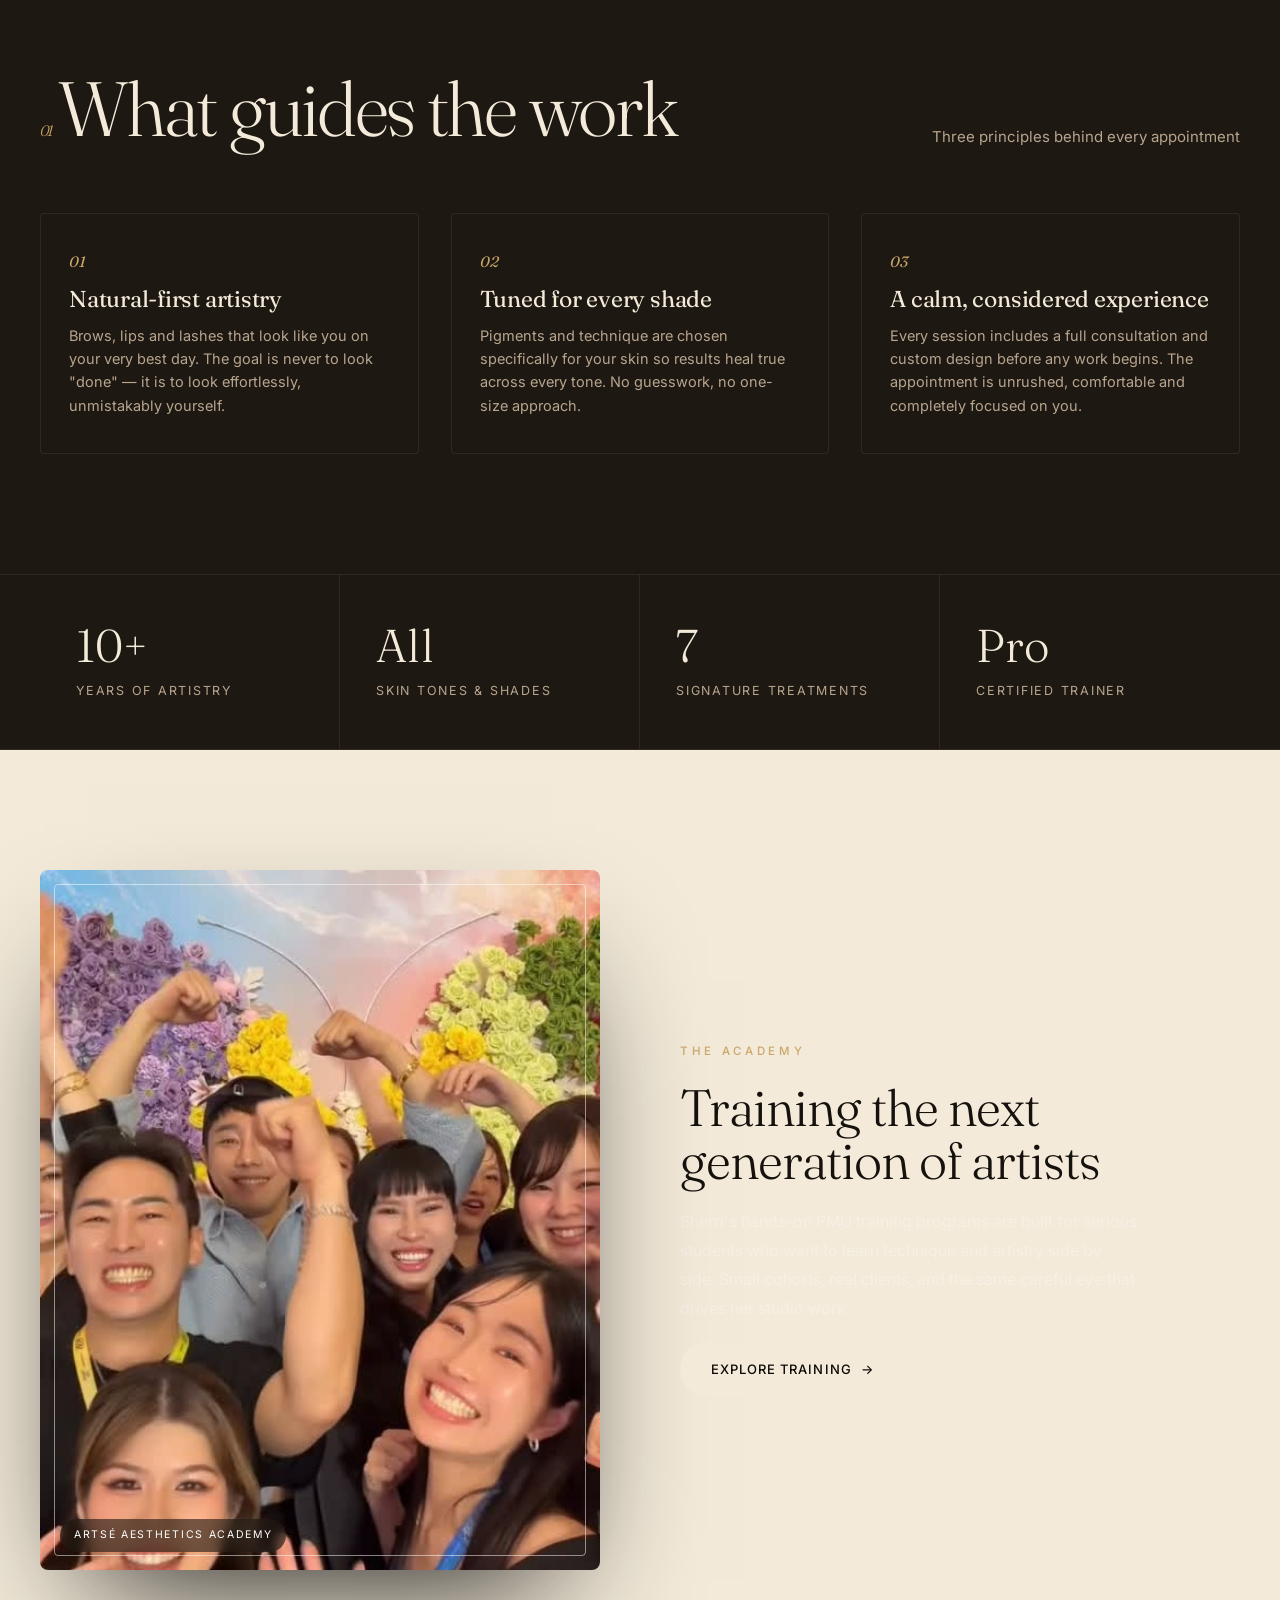
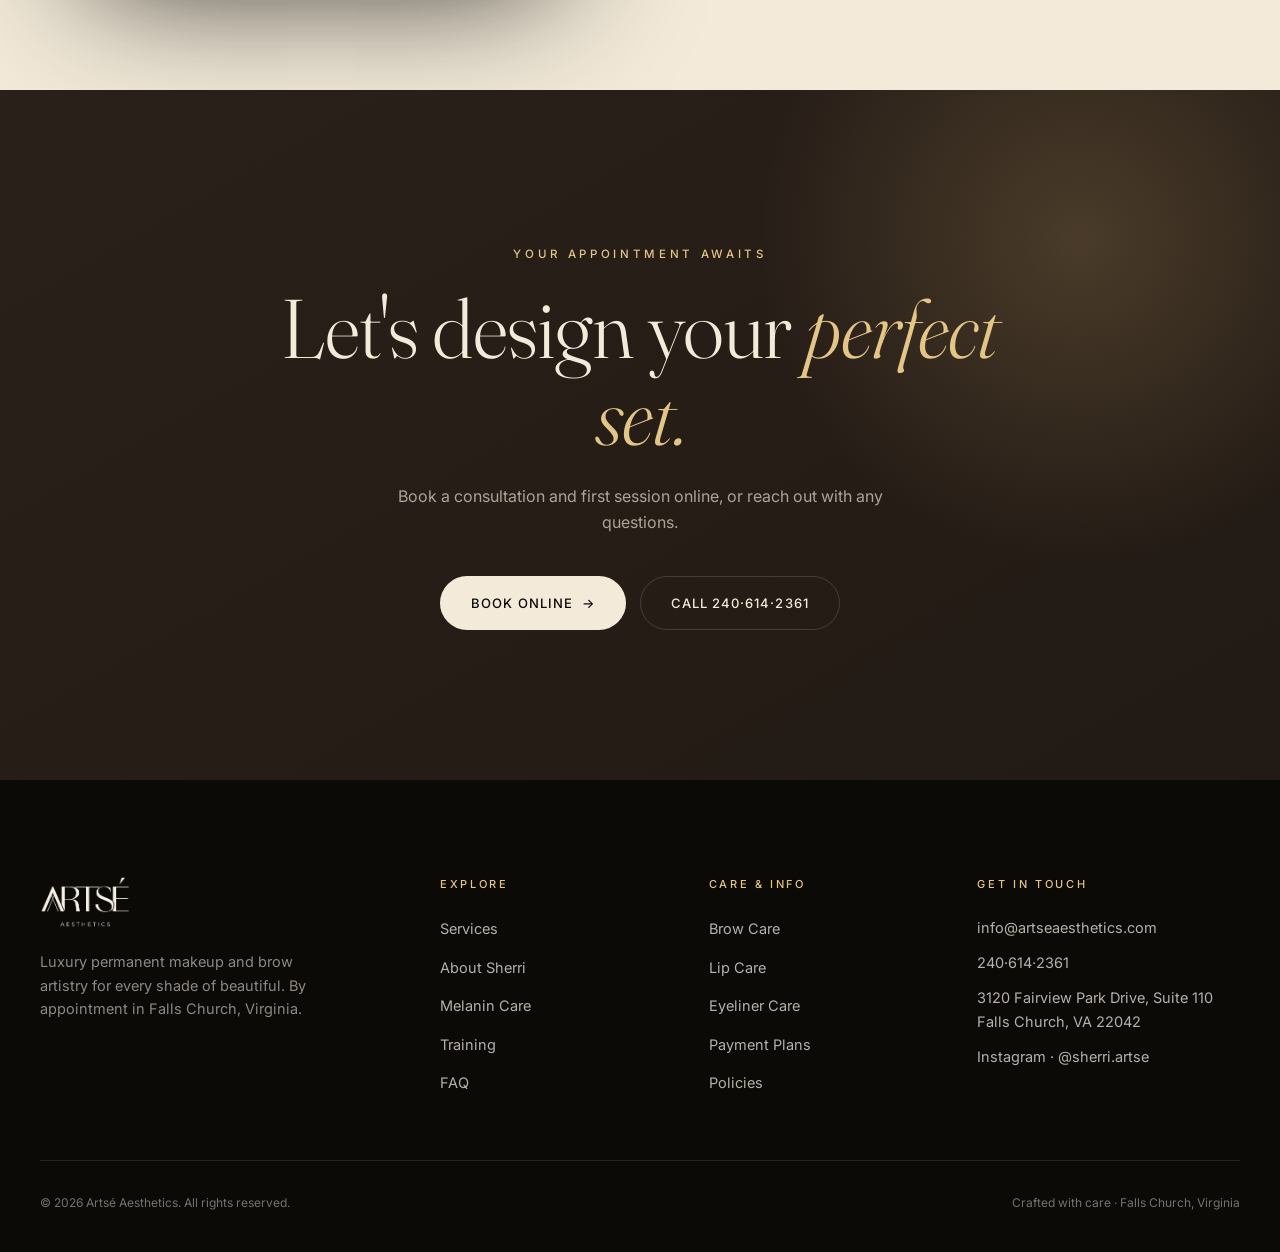
==== commit 944415ab: "Dark luxury redesign across the whole site - New dark, moody, spa-luxury theme (near-black warm back" ====
--- a/about.html
+++ b/about.html
@@ -82,14 +82,14 @@
   }
 </style>
 </head>
-<body>
+<body class="theme-dark">
   <div class="progress" id="progress"></div>
 
   <div class="announce">Now booking 2026 appointments &nbsp;·&nbsp; <span>New client rates</span> &nbsp;·&nbsp; Falls Church, Virginia</div>
 
   <header id="header">
     <div class="wrap nav">
-      <a href="index.html" class="brand" aria-label="Artsé Aesthetics home"><img src="assets/logo-dark.png" alt="Artsé Aesthetics" /></a>
+      <a href="index.html" class="brand" aria-label="Artsé Aesthetics home"><img src="assets/logo-light.png" alt="Artsé Aesthetics" /></a>
       <nav>
         <ul class="menu">
           <li><a href="services.html">Services</a></li>
@@ -124,7 +124,7 @@
 <main>
 
   <!-- PAGE HERO -->
-  <section class="pad" style="background:radial-gradient(120% 90% at 88% 6%,rgba(221,183,162,.45),transparent 55%),linear-gradient(160deg,#F8F2E9,#EFE2D2);padding-top:172px;padding-bottom:92px">
+  <section class="pad" style="background:radial-gradient(120% 95% at 84% -6%,rgba(150,112,64,.30),transparent 55%),linear-gradient(160deg,#1D1810,#120E0A);padding-top:172px;padding-bottom:92px">
     <div class="wrap">
       <span class="eyebrow">About · Artsé Aesthetics</span>
       <h1 style="font-size:clamp(46px,7vw,104px);font-weight:300;letter-spacing:-.02em;margin-top:18px;max-width:15ch">Meet Sherri</h1>
@@ -233,7 +233,7 @@
       <p>Book a consultation and first session online, or reach out with any questions.</p>
       <div class="cta-actions">
         <a href="https://app.acuityscheduling.com/schedule.php?owner=15010586" class="btn btn-light">Book online <span class="arrow">→</span></a>
-        <a href="tel:240-614-2361" class="btn btn-ghost" style="border-color:rgba(255,255,255,.3);color:var(--ivory)">Call 240·614·2361</a>
+        <a href="tel:240-614-2361" class="btn btn-ghost" style="border-color:rgba(255,255,255,.3);color:var(--espresso)">Call 240·614·2361</a>
       </div>
     </div>
   </section>
--- a/styles.css
+++ b/styles.css
@@ -83,7 +83,7 @@
   .menu a:hover::after,.menu a.active::after{width:100%}
   .nav-cta{display:flex;align-items:center;gap:18px}
   .nav-phone{font-size:12.5px;letter-spacing:.06em;color:var(--cocoa);display:none}
-  .burger{display:none;flex-direction:column;gap:5px;background:none;border:0;cursor:pointer}
+  .burger{display:none;width:44px;height:44px;flex-direction:column;align-items:center;justify-content:center;gap:5px;background:none;border:0;cursor:pointer;margin-right:-10px}
   .burger span{width:24px;height:1.5px;background:var(--espresso);transition:.3s}
 
   /* ---------- Hero ---------- */
@@ -98,12 +98,17 @@
   .hero-orb.b{width:230px;height:230px;left:4%;top:24%;background:radial-gradient(circle at 40% 35%, rgba(143,168,155,.4), transparent 70%);animation:float 18s ease-in-out infinite}
   @keyframes float{0%,100%{transform:translateY(0)}50%{transform:translateY(-26px)}}
 
-  .hero-inner{position:relative;z-index:2;width:100%;display:grid;grid-template-columns:1.05fr .95fr;gap:64px;align-items:center}
-  .hero-copy{max-width:620px}
-  .hero h1{font-size:clamp(54px,8.4vw,128px);font-weight:300;letter-spacing:-.025em;color:var(--espresso);margin:20px 0 0}
+  .hero-bold{position:relative;z-index:2;width:100%;display:flex;flex-direction:column;gap:clamp(26px,4.2vh,54px)}
+  .hero-kicker{display:flex;align-items:center;gap:16px}
+  .hero-kicker::before{content:"";width:56px;height:1px;background:var(--gilt);flex-shrink:0}
+  .hero-h1{font-family:'Fraunces',serif;font-size:clamp(52px,10.6vw,142px);font-weight:300;line-height:.92;letter-spacing:-.035em;color:var(--espresso)}
+  .hero-foot{display:flex;justify-content:space-between;align-items:flex-end;gap:52px;flex-wrap:wrap}
+  .hero-foot-l{max-width:430px}
+  .hero-foot-r{position:relative;width:clamp(280px,31vw,396px);aspect-ratio:4/5;flex-shrink:0;align-self:flex-end}
+  .hero-ghost{display:none}
   .hero h1 .ln{display:block;overflow:hidden}
   .hero h1 .ln i{display:block;font-style:normal;transform:translateY(110%);transition:transform 1s var(--ease)}
-  .hero h1 em{font-style:italic;color:var(--cocoa)}
+  .hero h1 em{font-style:italic;color:var(--gilt)}
   .loaded .hero h1 .ln i{transform:translateY(0)}
   .hero h1 .ln:nth-child(2) i{transition-delay:.12s}
   .hero-eyebrow,.hero-sub,.hero-actions,.scroll-cue{opacity:0;transform:translateY(20px);transition:all .9s var(--ease)}
@@ -118,13 +123,14 @@
   .scroll-cue .ln2::after{content:"";position:absolute;inset:0;background:var(--gilt);transform:translateX(-100%);animation:slide 2.4s var(--ease) infinite}
   @keyframes slide{0%{transform:translateX(-100%)}60%,100%{transform:translateX(100%)}}
 
-  /* hero visual */
-  .hero-visual{position:relative;height:min(78vh,680px);align-self:center}
+  /* hero image card (lives in .hero-foot-r) */
   .hero-frame{position:absolute;inset:0;border-radius:8px;overflow:hidden;box-shadow:var(--shadow-lg);
     clip-path:inset(0 0 100% 0);transition:clip-path 1.3s var(--ease) .3s}
   .loaded .hero-frame{clip-path:inset(0 0 0 0)}
-  .hero-frame img{width:100%;height:100%;object-fit:cover;object-position:center 30%;transform:scale(1.08);transition:transform 9s ease-out}
-  .loaded .hero-frame img{transform:scale(1)}
+  .hero-frame .hf{position:absolute;inset:0;width:100%;height:100%;object-fit:cover;object-position:center 30%;opacity:0;transition:opacity 1.5s var(--ease)}
+  .hero-frame .hf.on{opacity:1}
+  .loaded .hero-frame .hf.on{animation:kenburns 8s ease-out both}
+  @keyframes kenburns{from{transform:scale(1.09)}to{transform:scale(1)}}
   .hero-chip{position:absolute;left:-34px;bottom:46px;width:172px;border-radius:8px;overflow:hidden;
     border:5px solid var(--ivory);box-shadow:var(--shadow);background:var(--ivory);
     opacity:0;transform:translateY(24px) scale(.95);transition:all 1s var(--ease) 1s}
@@ -138,6 +144,10 @@
     opacity:0;transform:scale(.6) rotate(-20deg);transition:all .9s var(--ease) 1.15s}
   .loaded .hero-badge{opacity:1;transform:none}
   .hero-badge b{font-family:'Fraunces',serif;font-size:26px;font-weight:300;letter-spacing:0;color:var(--gilt-2);line-height:1}
+  .hero h1 .ln:nth-child(3) i{transition-delay:.24s}
+  .magnetic{will-change:transform}
+  .plate img{transition:transform 1.2s var(--ease)}
+  .plate:hover img{transform:scale(1.06)}
 
   /* ---------- Marquee ---------- */
   .marquee{background:var(--espresso);color:var(--ivory);overflow:hidden;padding:24px 0;border-top:1px solid rgba(255,255,255,.08)}
@@ -149,7 +159,7 @@
   /* ---------- scaffolding ---------- */
   .pad{padding:120px 0}.pad-lg{padding:150px 0}
   .sec-head{display:flex;align-items:flex-end;justify-content:space-between;gap:40px;margin-bottom:64px;flex-wrap:wrap}
-  .sec-head h2{font-size:clamp(36px,5vw,68px);font-weight:300;max-width:760px}
+  .sec-head h2{font-size:clamp(40px,6vw,92px);font-weight:300;letter-spacing:-.03em;max-width:880px}
   .sec-head .right{max-width:340px;color:var(--mocha);font-size:15px}
   .num{font-family:'Fraunces',serif;font-style:italic;color:var(--gilt);font-size:15px;margin-right:8px}
 
@@ -245,7 +255,7 @@
 
   /* quote */
   .quote{background:var(--ivory-2);text-align:center}
-  .quote blockquote{font-family:'Fraunces',serif;font-weight:300;font-style:italic;font-size:clamp(28px,4.4vw,58px);line-height:1.22;max-width:1000px;margin:0 auto;color:var(--espresso)}
+  .quote blockquote{font-family:'Fraunces',serif;font-weight:300;font-style:italic;font-size:clamp(34px,6vw,84px);line-height:1.12;letter-spacing:-.02em;max-width:1100px;margin:0 auto;color:var(--espresso)}
   .quote blockquote span{color:var(--gilt)}
   .quote .by{margin-top:36px;font-size:12px;letter-spacing:.22em;text-transform:uppercase;color:var(--mocha)}
 
@@ -330,7 +340,7 @@
     *,*::before,*::after{animation-duration:.001ms!important;animation-iteration-count:1!important;transition-duration:.001ms!important}
     html{scroll-behavior:auto}
     .reveal,.hero h1 .ln i,.hero-eyebrow,.hero-sub,.hero-actions,.scroll-cue,.hero-chip,.hero-badge{opacity:1!important;transform:none!important;clip-path:none!important}
-    .hero-frame{clip-path:none!important}.hero-frame img{transform:none!important}
+    .hero-frame{clip-path:none!important}.hero-frame .hf.on{opacity:1!important;animation:none!important}.plate:hover img{transform:none!important}
     .marquee-track{animation:none;transform:translateX(0)}
     .svc-preview{display:none!important}
   }
@@ -353,8 +363,8 @@
 
   /* responsive */
   @media(max-width:1024px){
-    .hero-inner{grid-template-columns:1fr;gap:40px}
-    .hero-visual{height:60vh;max-height:520px;order:-1}
+    .hero-foot{flex-direction:column;align-items:stretch;gap:36px}
+    .hero-foot-r{order:-1;width:100%;max-width:360px;align-self:flex-start}
     .split{grid-template-columns:1fr;gap:48px}
     .train-top{grid-template-columns:1fr;gap:36px}
     .ethos .grid{grid-template-columns:1fr;gap:34px}
@@ -369,9 +379,12 @@
   }
   @media(max-width:760px){
     .wrap{padding:0 22px}
-    header{top:30px}
-    .menu,.nav-phone{display:none}
+    header{top:52px}
+    .menu,.nav-phone,.nav-cta .btn-solid{display:none}
+    .announce{font-size:10px;letter-spacing:.1em;padding:9px 14px;line-height:1.5}
+    .nav{height:66px}
     .burger{display:flex}
+    .brand img{height:34px}
     .pad,.pad-lg{padding:80px 0}
     .svc{grid-template-columns:1fr;gap:12px;padding:30px 6px}
     .svc .idx,.svc .go{display:none}
@@ -390,3 +403,53 @@
     .book-bar{display:flex}
     footer{padding-bottom:96px}
   }
+
+  /* ===================== DARK LUXURY THEME (scoped) ===================== */
+  .theme-dark{
+    --ivory:#15110C; --ivory-2:#1E1812; --sand:#241D14;
+    --espresso:#F3EAD9; --cocoa:#E7DBC8; --mocha:#B7A58E; --taupe:#8E7C65;
+    --gilt:#CBA86A; --gilt-2:#E3C588;
+    --line:rgba(243,234,217,.16); --line-soft:rgba(243,234,217,.08);
+    --shadow:0 30px 80px -40px rgba(0,0,0,.78); --shadow-lg:0 60px 130px -50px rgba(0,0,0,.9);
+    --night:#0C0A06;
+    background:#15110C; color:#F3EAD9;
+  }
+  /* deepest surfaces (formerly espresso) */
+  .theme-dark .announce,.theme-dark .marquee,.theme-dark .ethos,
+  .theme-dark footer,.theme-dark .mnav,.theme-dark .gal-cta,.theme-dark .hero-badge{background:var(--night)}
+  /* light text rescued to cream where it had used the now-dark surface var */
+  .theme-dark .announce,.theme-dark .marquee,.theme-dark .ethos h2,
+  .theme-dark .ethos .item h4,.theme-dark .cta h2,.theme-dark .gal-cta,
+  .theme-dark .mnav nav a,.theme-dark .mnav-close{color:var(--espresso)}
+  .theme-dark .cta p{color:rgba(243,234,217,.66)}
+  /* buttons */
+  .theme-dark .btn-solid{background:var(--espresso);color:var(--night)}
+  .theme-dark .btn-solid:hover{background:var(--gilt);color:var(--night)}
+  .theme-dark .btn-light{background:var(--espresso);color:var(--night)}
+  .theme-dark .btn-light:hover{background:var(--gilt);color:var(--night)}
+  .theme-dark .btn-ghost{border-color:var(--line)!important;color:var(--espresso)!important}
+  .theme-dark .btn-ghost:hover{background:var(--espresso)!important;color:var(--night)!important;border-color:var(--espresso)!important}
+  .theme-dark .svc:hover .go{background:var(--espresso);color:var(--night);border-color:var(--espresso)}
+  .theme-dark .faq-item[open] summary .pm{background:var(--espresso);color:var(--night);border-color:var(--espresso)}
+  .theme-dark ::selection{background:var(--gilt);color:var(--night)}
+  /* nav + burger */
+  .theme-dark header.solid{background:rgba(18,15,11,.85);border-bottom-color:var(--line-soft)}
+  .theme-dark .burger span{background:var(--espresso)}
+  /* process step accent + plate frame */
+  .theme-dark .step{border-top-color:var(--gilt)}
+  /* hero — dark, moody, cinematic */
+  .theme-dark .hero{background:
+     radial-gradient(120% 95% at 84% -6%, rgba(150,112,64,.32), transparent 55%),
+     radial-gradient(95% 80% at -2% 102%, rgba(74,90,80,.20), transparent 60%),
+     linear-gradient(160deg,#1D1810 0%, #120E0A 55%, #0C0A06 100%)}
+  .theme-dark .hero-grain{opacity:.09}
+  .theme-dark .hero h1 em{color:var(--gilt-2)}
+  .theme-dark .hero-foot-r{width:clamp(300px,35vw,448px)}
+  .theme-dark .hero-frame{border-radius:14px}
+  .theme-dark .hero-chip{background:var(--night);border-color:#EFE5D2}
+  .theme-dark .hero-orb.b{background:radial-gradient(circle at 40% 35%, rgba(203,168,106,.22), transparent 70%)}
+  /* giant ghost wordmark behind the headline */
+  .theme-dark .hero-ghost{display:block;position:absolute;left:-1.5vw;top:6%;z-index:1;
+    font-family:'Fraunces',serif;font-style:italic;font-weight:300;font-size:27vw;line-height:.74;
+    color:rgba(243,234,217,.045);letter-spacing:-.04em;pointer-events:none;user-select:none;white-space:nowrap}
+  @media(max-width:760px){ .theme-dark .hero-ghost{font-size:46vw;top:9%} }
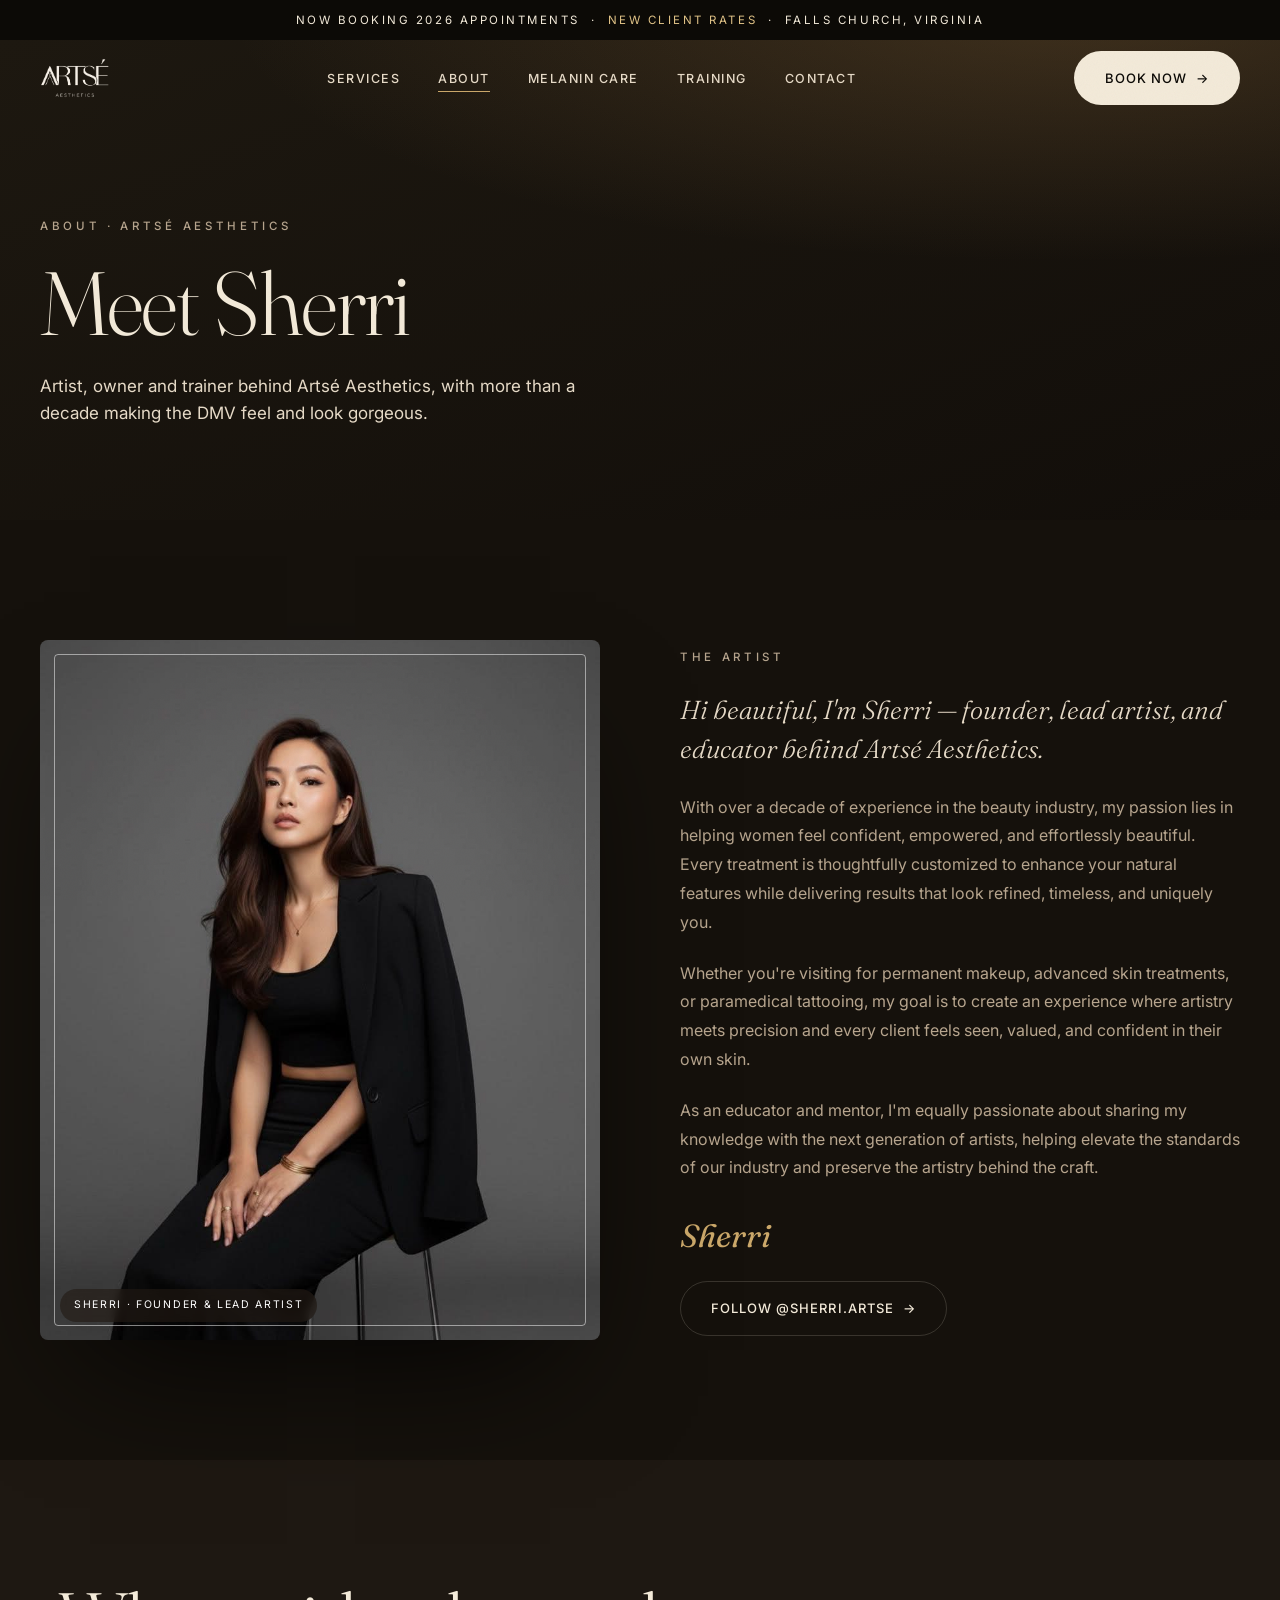
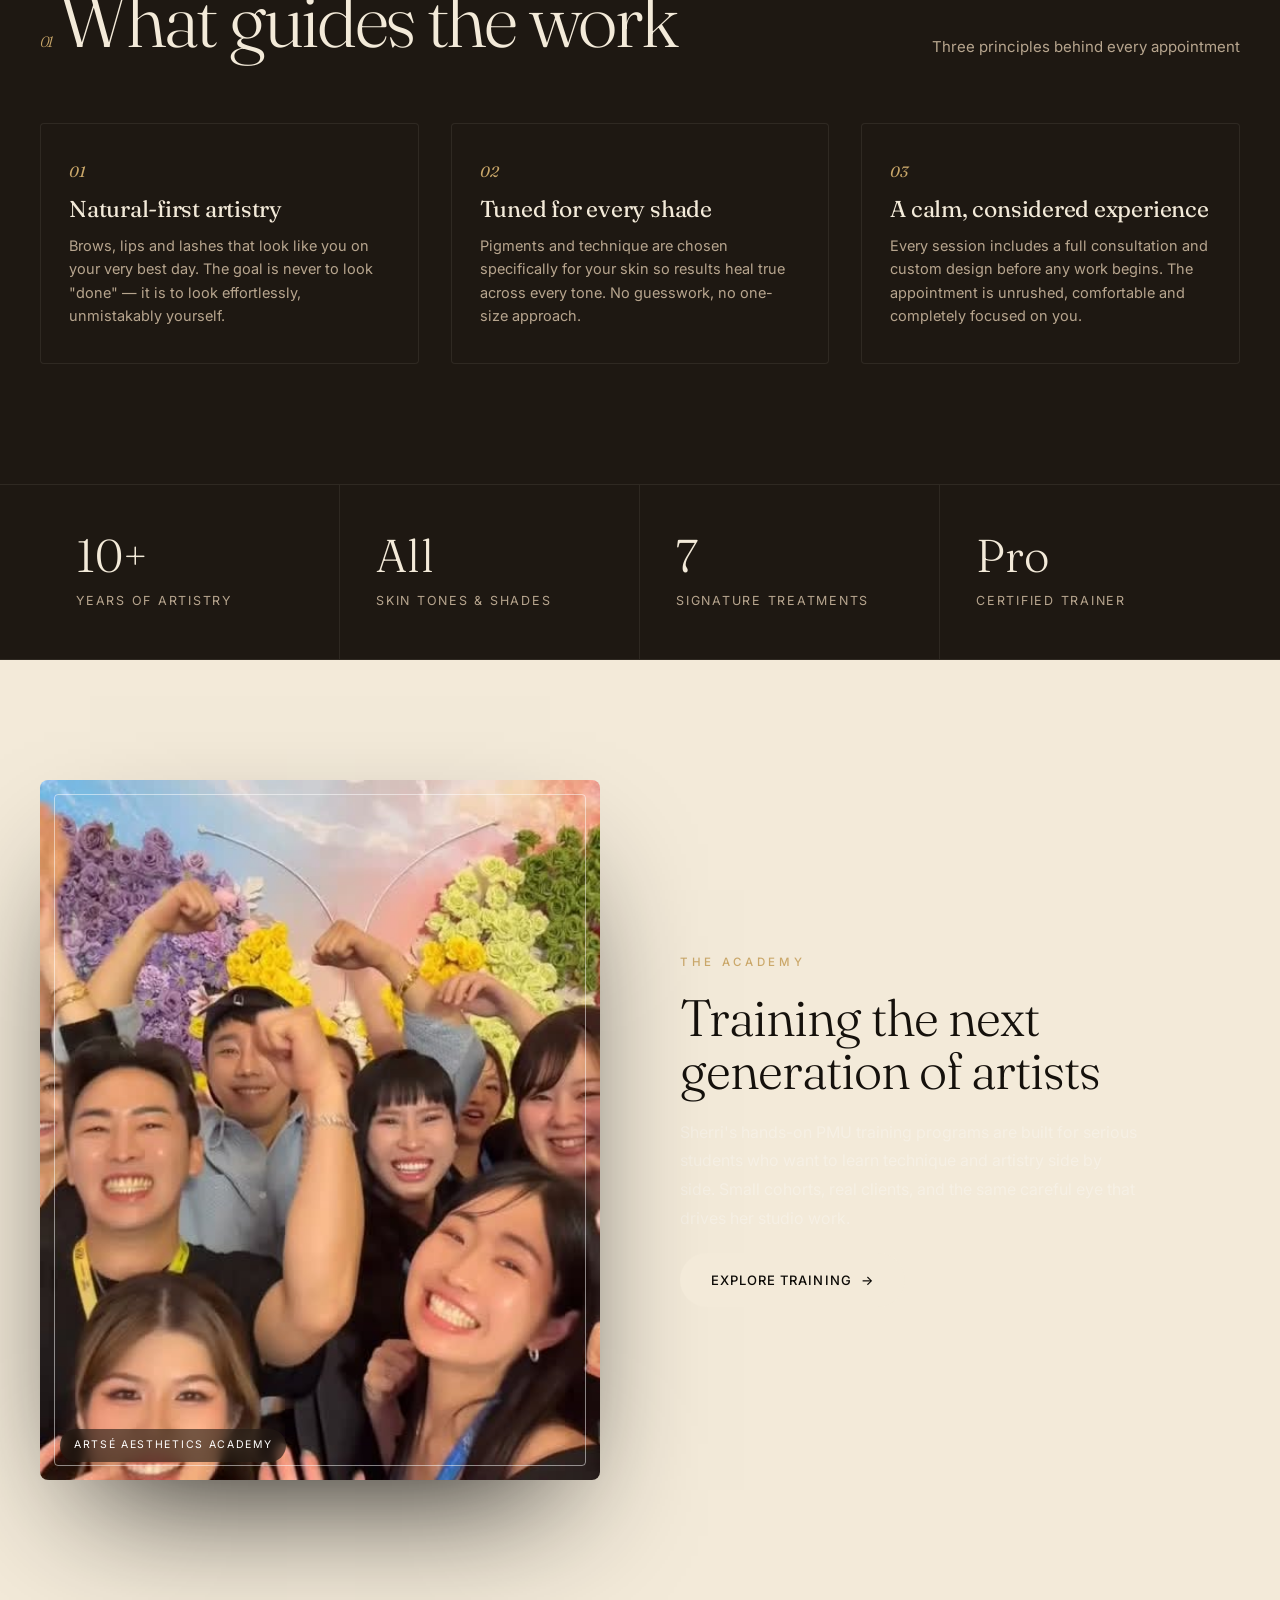
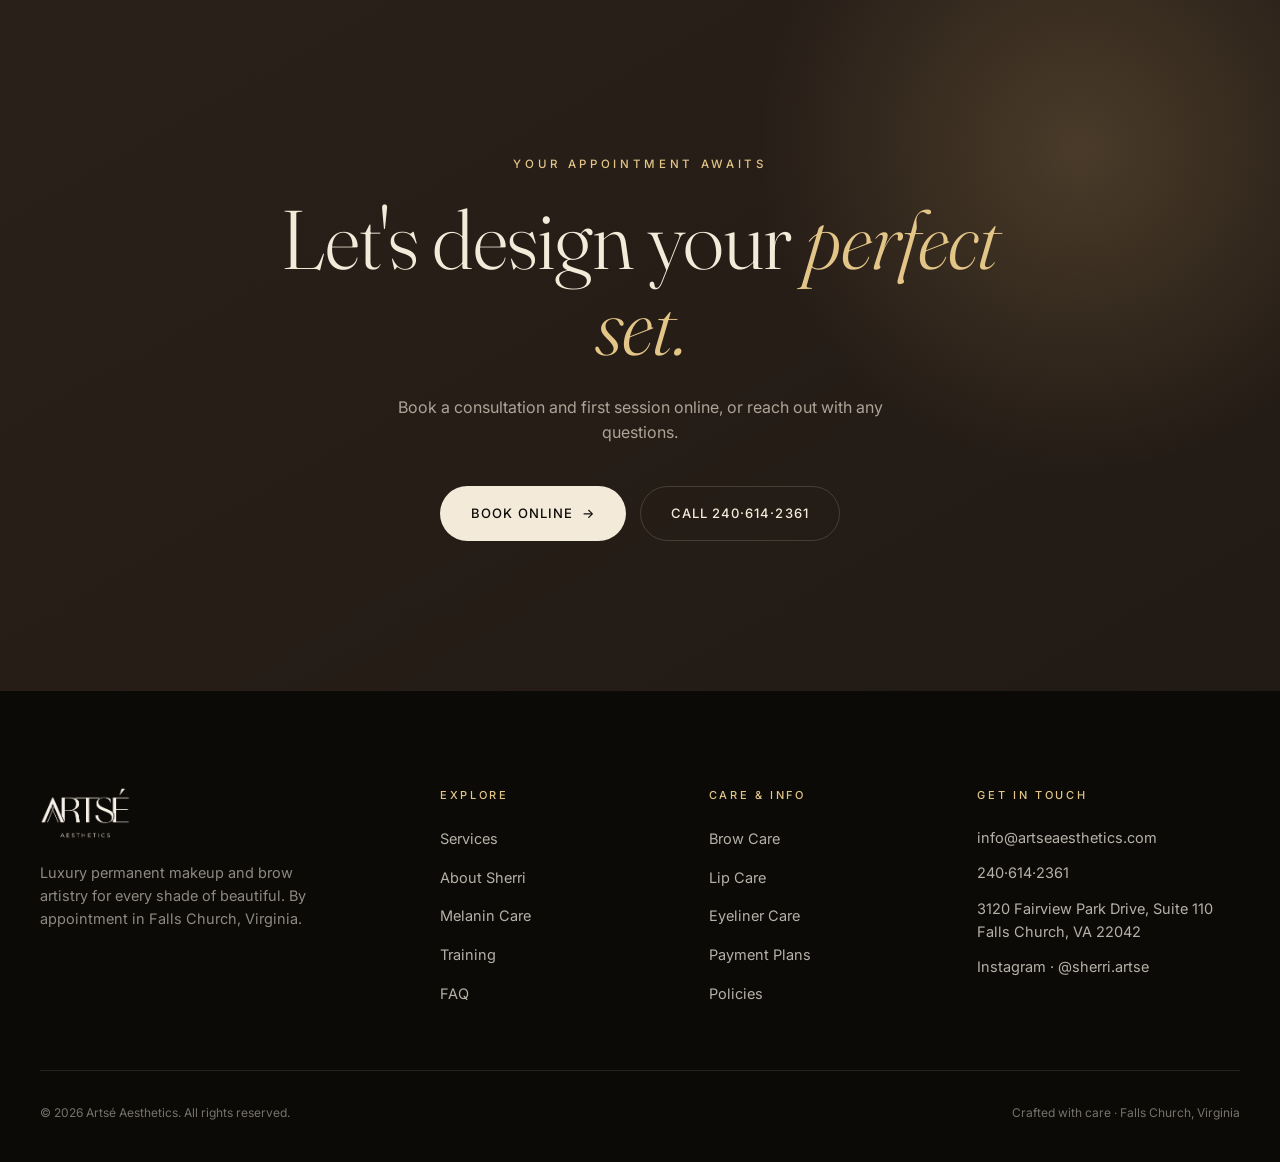
==== commit ed074ac2: "Refresh About bio, hero offering, and rename Saline to Laser Tattoo Removal - Replace Sherri's About" ====
--- a/about.html
+++ b/about.html
@@ -137,15 +137,15 @@
     <div class="wrap">
       <div class="split">
         <div class="plate framed reveal">
-          <img src="assets/sherri.jpg" alt="Sherri, founder and lead artist of Artsé Aesthetics" style="object-position:center 26%" loading="lazy" decoding="async" />
+          <img src="assets/sherri-about.jpg" alt="Sherri, founder and lead artist of Artsé Aesthetics" style="object-position:center 20%" loading="lazy" decoding="async" />
           <span class="tag">Sherri · Founder &amp; Lead Artist</span>
         </div>
         <div class="about-body reveal">
           <span class="eyebrow">The artist</span>
-          <p class="lead-line">Beauty is not a look — it is a feeling. Sherri has spent more than a decade making that feeling real for every person who sits in her chair.</p>
-          <p>Hello Gorgeous! I am Sherri, artist and owner of Artsé Aesthetics. My work is driven by a genuine passion for beauty in all its forms and a desire to inspire the people I work with. After more than ten years in the beauty industry, nothing is more satisfying to me than watching someone see themselves differently — bolder, more confident, more themselves.</p>
-          <p>Permanent makeup lets me meet clients where they are. Whether someone wants to simplify their morning routine, restore symmetry after hair loss, or simply wake up looking polished, I take the time to design something that fits their face and their life. Every appointment begins with a conversation, because the best results start with being heard.</p>
-          <p>As a certified trainer, I also get to carry that philosophy forward by sharing what I have learned with the next generation of artists. Passing on technique, precision and care is its own kind of artistry, and I love it just as much as the work itself.</p>
+          <p class="lead-line">Hi beautiful, I'm Sherri — founder, lead artist, and educator behind Artsé Aesthetics.</p>
+          <p>With over a decade of experience in the beauty industry, my passion lies in helping women feel confident, empowered, and effortlessly beautiful. Every treatment is thoughtfully customized to enhance your natural features while delivering results that look refined, timeless, and uniquely you.</p>
+          <p>Whether you're visiting for permanent makeup, advanced skin treatments, or paramedical tattooing, my goal is to create an experience where artistry meets precision and every client feels seen, valued, and confident in their own skin.</p>
+          <p>As an educator and mentor, I'm equally passionate about sharing my knowledge with the next generation of artists, helping elevate the standards of our industry and preserve the artistry behind the craft.</p>
           <span class="signature">Sherri</span>
           <a href="https://www.instagram.com/sherri.artse" class="btn btn-ghost" target="_blank" rel="noopener noreferrer">Follow @sherri.artse <span class="arrow">→</span></a>
         </div>
@@ -264,7 +264,7 @@
             <li><a href="aftercare.html#brow">Brow Care</a></li>
             <li><a href="aftercare.html#lip">Lip Care</a></li>
             <li><a href="aftercare.html#eyeliner">Eyeliner Care</a></li>
-            <li><a href="policies.html#payment">Payment Plans</a></li>
+            <li><a href="payment-plans.html">Payment Plans</a></li>
             <li><a href="policies.html">Policies</a></li>
           </ul>
         </div>
--- a/styles.css
+++ b/styles.css
@@ -117,6 +117,15 @@
   .loaded .hero-actions{opacity:1;transform:none;transition-delay:.58s}
   .loaded .scroll-cue{opacity:1;transform:none;transition-delay:.7s}
   .hero-sub{max-width:440px;font-size:16.5px;color:var(--cocoa);margin-top:28px}
+  .hero-now{display:inline-flex;flex-direction:column;gap:5px;max-width:440px;margin-top:26px;padding:16px 20px;
+    border:1px solid var(--gilt);border-left:3px solid var(--gilt);border-radius:8px;
+    background:linear-gradient(120deg,rgba(176,137,79,.08),rgba(176,137,79,.02));
+    opacity:0;transform:translateY(20px);transition:all .9s var(--ease)}
+  .loaded .hero-now{opacity:1;transform:none;transition-delay:.52s}
+  .hero-now .now-label{font-size:10.5px;letter-spacing:.3em;text-transform:uppercase;color:var(--gilt);font-weight:600}
+  .hero-now .now-label .spark{letter-spacing:0}
+  .hero-now .now-title{font-family:'Fraunces',serif;font-style:italic;font-weight:400;font-size:21px;color:var(--espresso);line-height:1.1}
+  .hero-now .now-sub{font-size:12.5px;letter-spacing:.04em;color:var(--cocoa);margin-top:2px}
   .hero-actions{display:flex;gap:14px;flex-wrap:wrap;margin-top:34px}
   .scroll-cue{display:flex;align-items:center;gap:12px;font-size:10.5px;letter-spacing:.3em;text-transform:uppercase;color:var(--mocha);margin-top:46px}
   .scroll-cue .ln2{width:54px;height:1px;background:var(--mocha);position:relative;overflow:hidden}
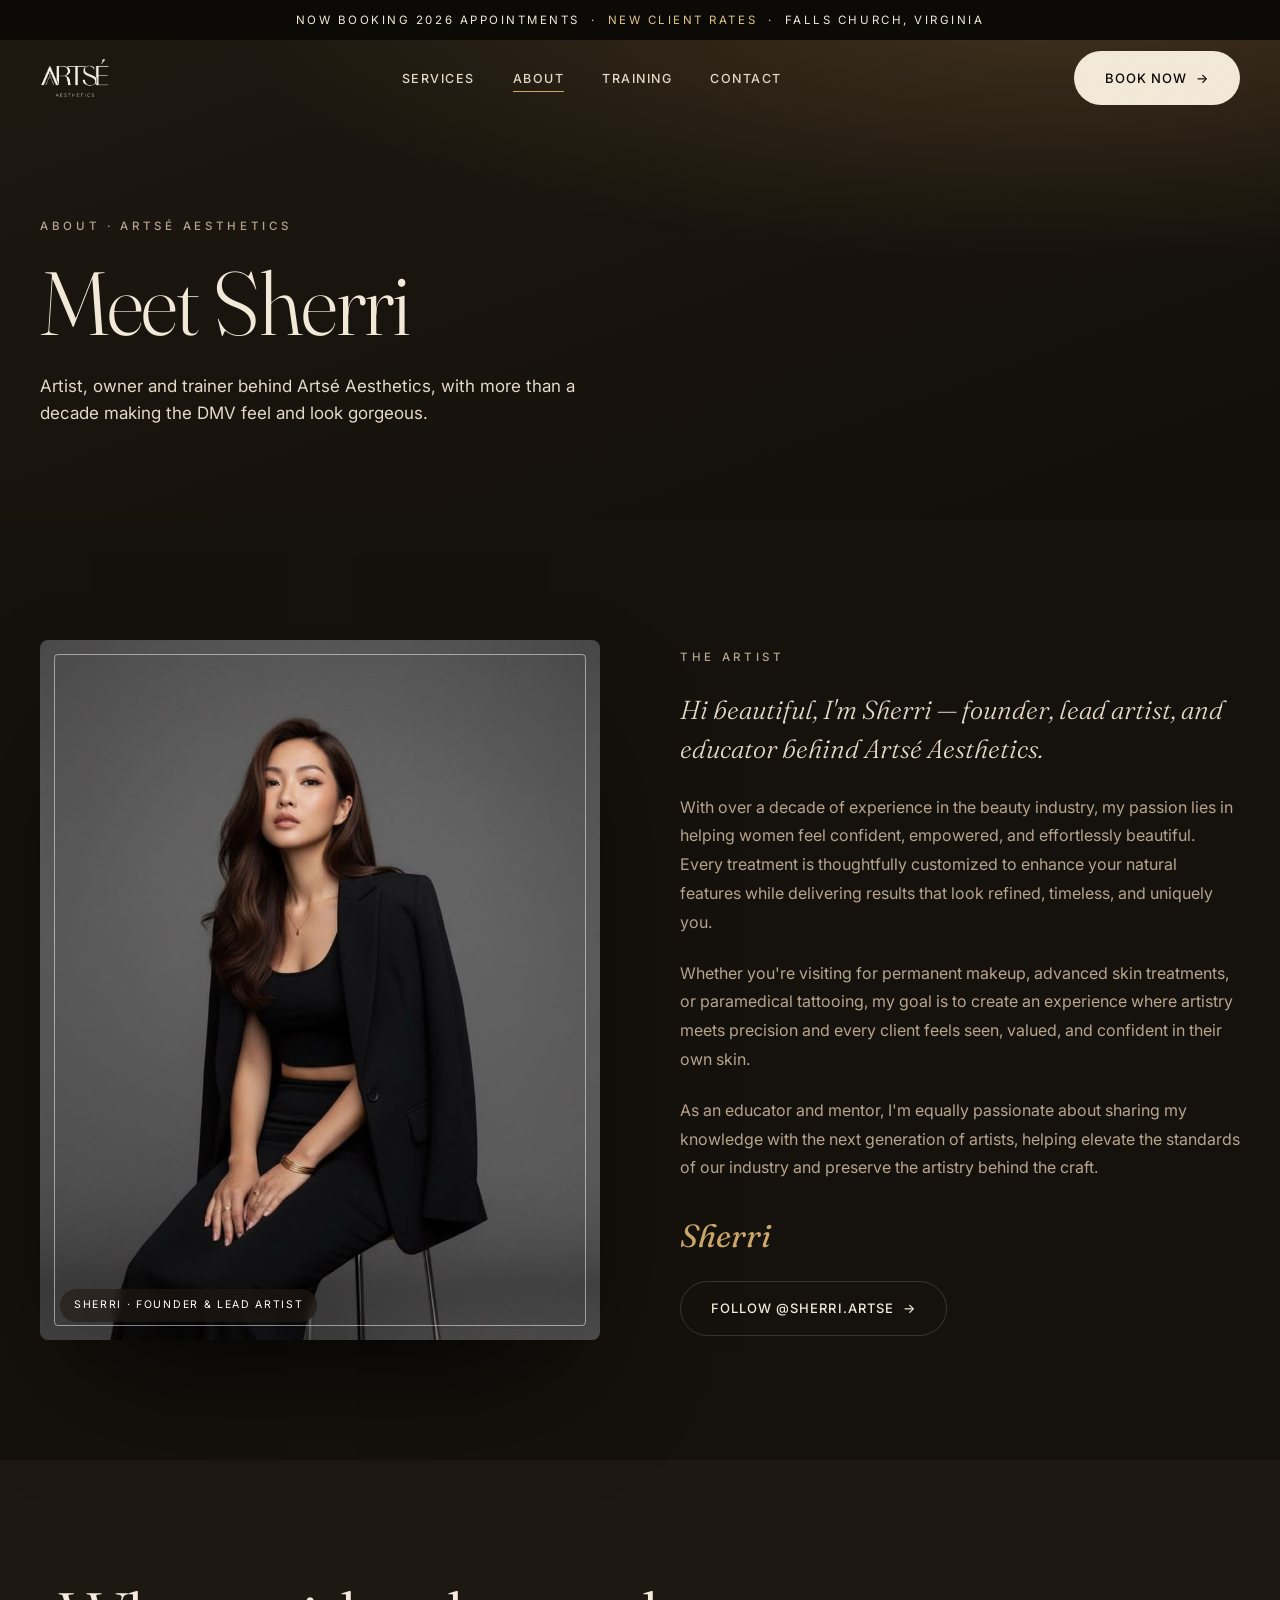
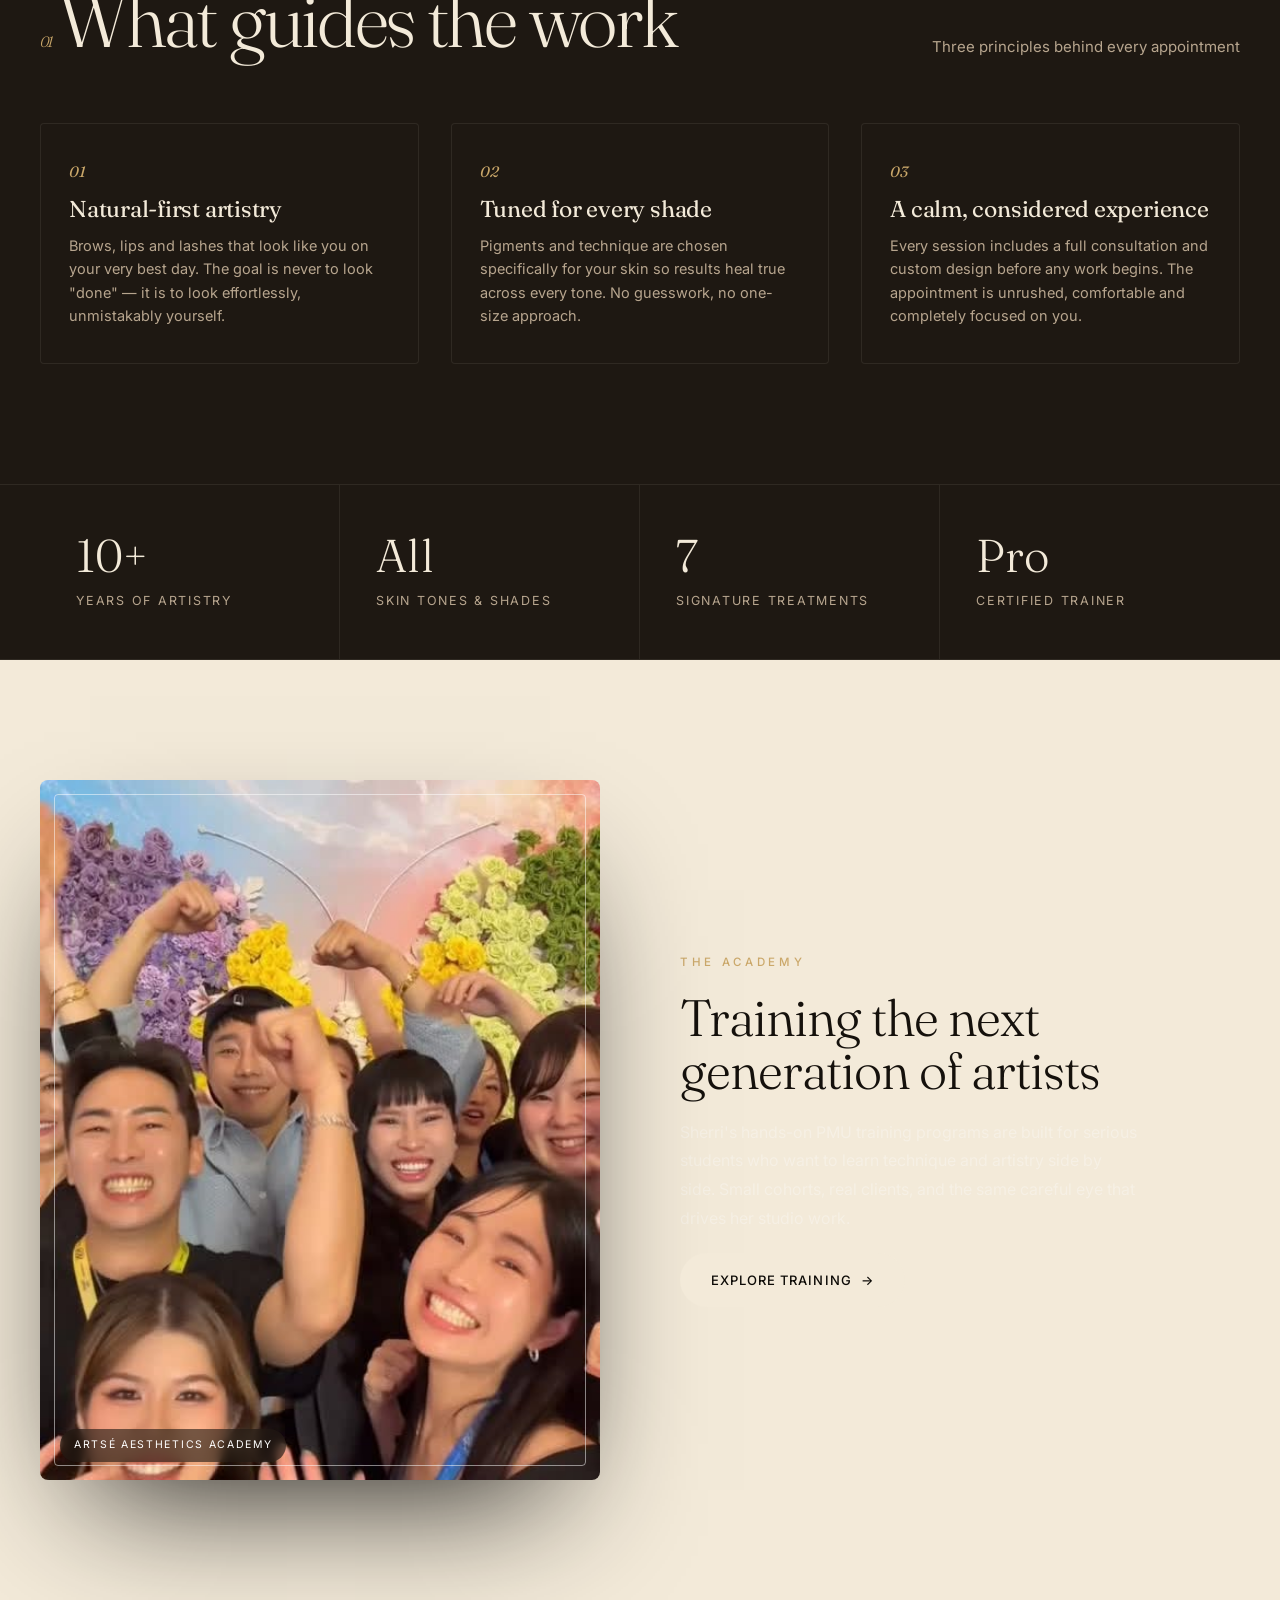
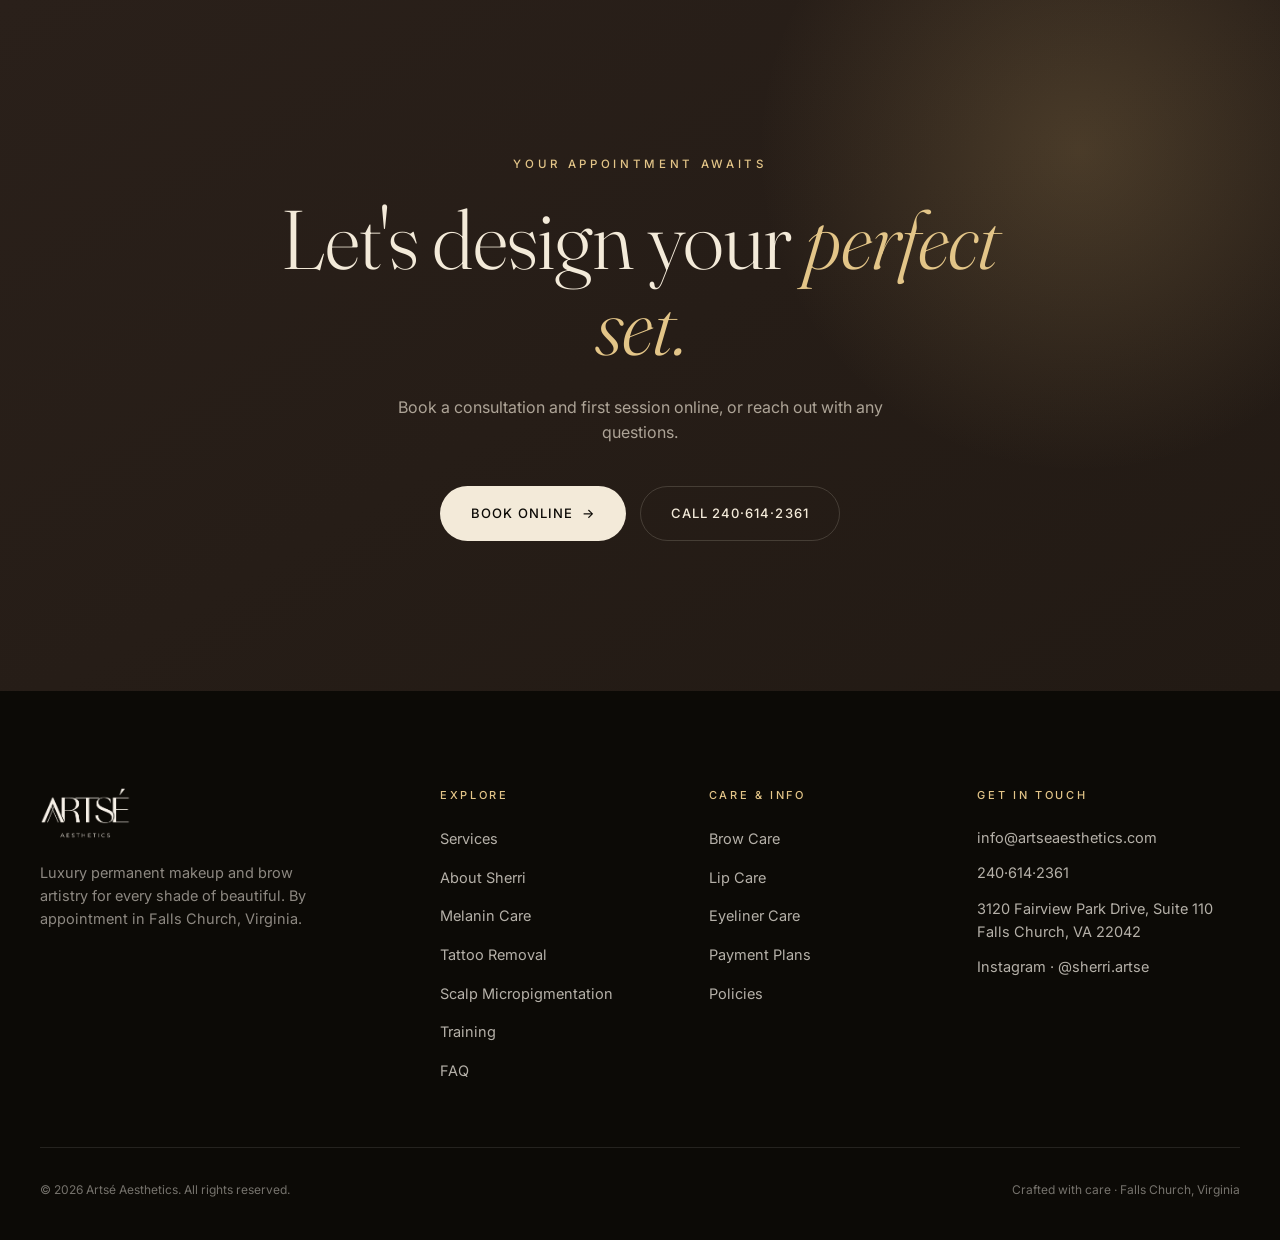
==== commit af275703: "Restructure services menu, slim nav, and use real treatment photos - Move the two/three detailed ser" ====
--- a/about.html
+++ b/about.html
@@ -94,7 +94,6 @@
         <ul class="menu">
           <li><a href="services.html">Services</a></li>
           <li><a href="about.html">About</a></li>
-          <li><a href="melanin-care.html">Melanin Care</a></li>
           <li><a href="training.html">Training</a></li>
           <li><a href="contact.html">Contact</a></li>
         </ul>
@@ -113,7 +112,6 @@
     <nav>
       <a href="services.html" onclick="toggleMenu(false)">Services</a>
       <a href="about.html" onclick="toggleMenu(false)">About</a>
-      <a href="melanin-care.html" onclick="toggleMenu(false)">Melanin Care</a>
       <a href="training.html" onclick="toggleMenu(false)">Training</a>
       <a href="contact.html" onclick="toggleMenu(false)">Contact</a>
     </nav>
@@ -254,6 +252,8 @@
             <li><a href="services.html">Services</a></li>
             <li><a href="about.html">About Sherri</a></li>
             <li><a href="melanin-care.html">Melanin Care</a></li>
+          <li><a href="pico-laser.html">Tattoo Removal</a></li>
+            <li><a href="smp.html">Scalp Micropigmentation</a></li>
             <li><a href="training.html">Training</a></li>
             <li><a href="faq.html">FAQ</a></li>
           </ul>
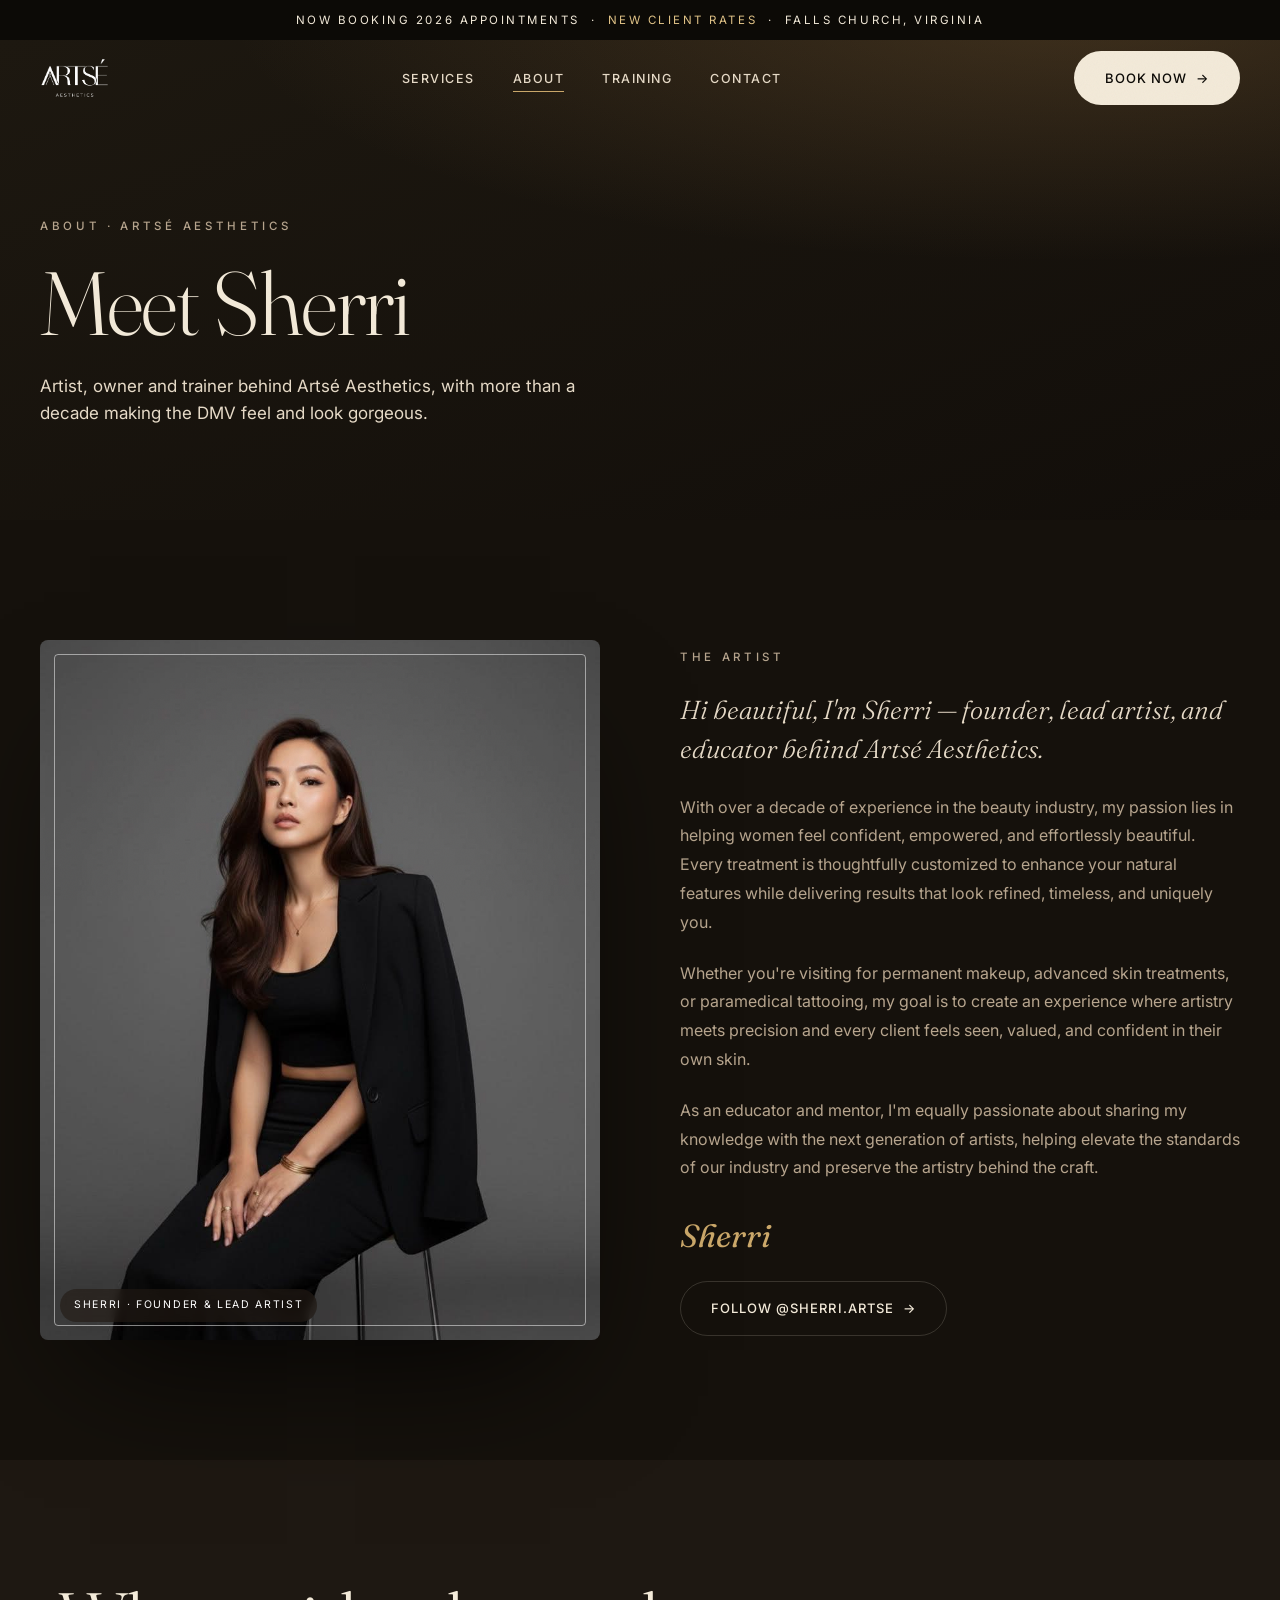
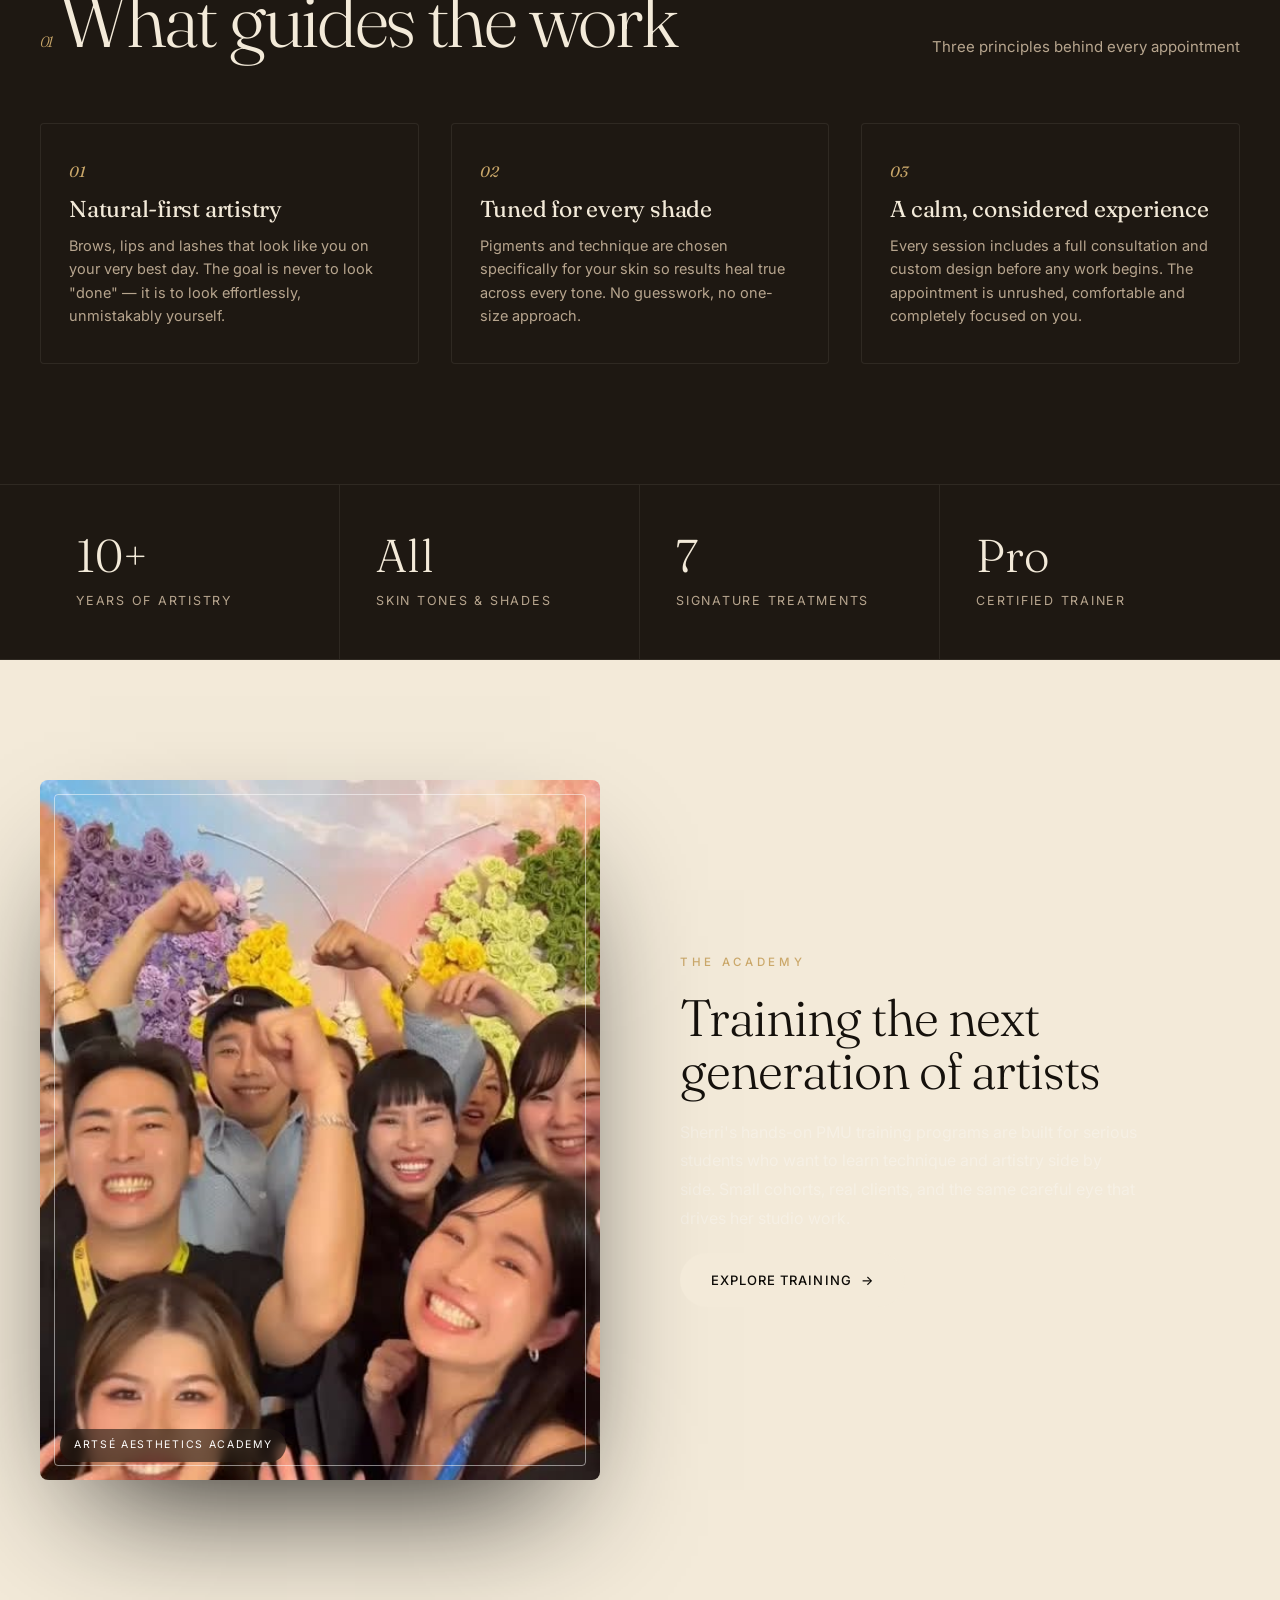
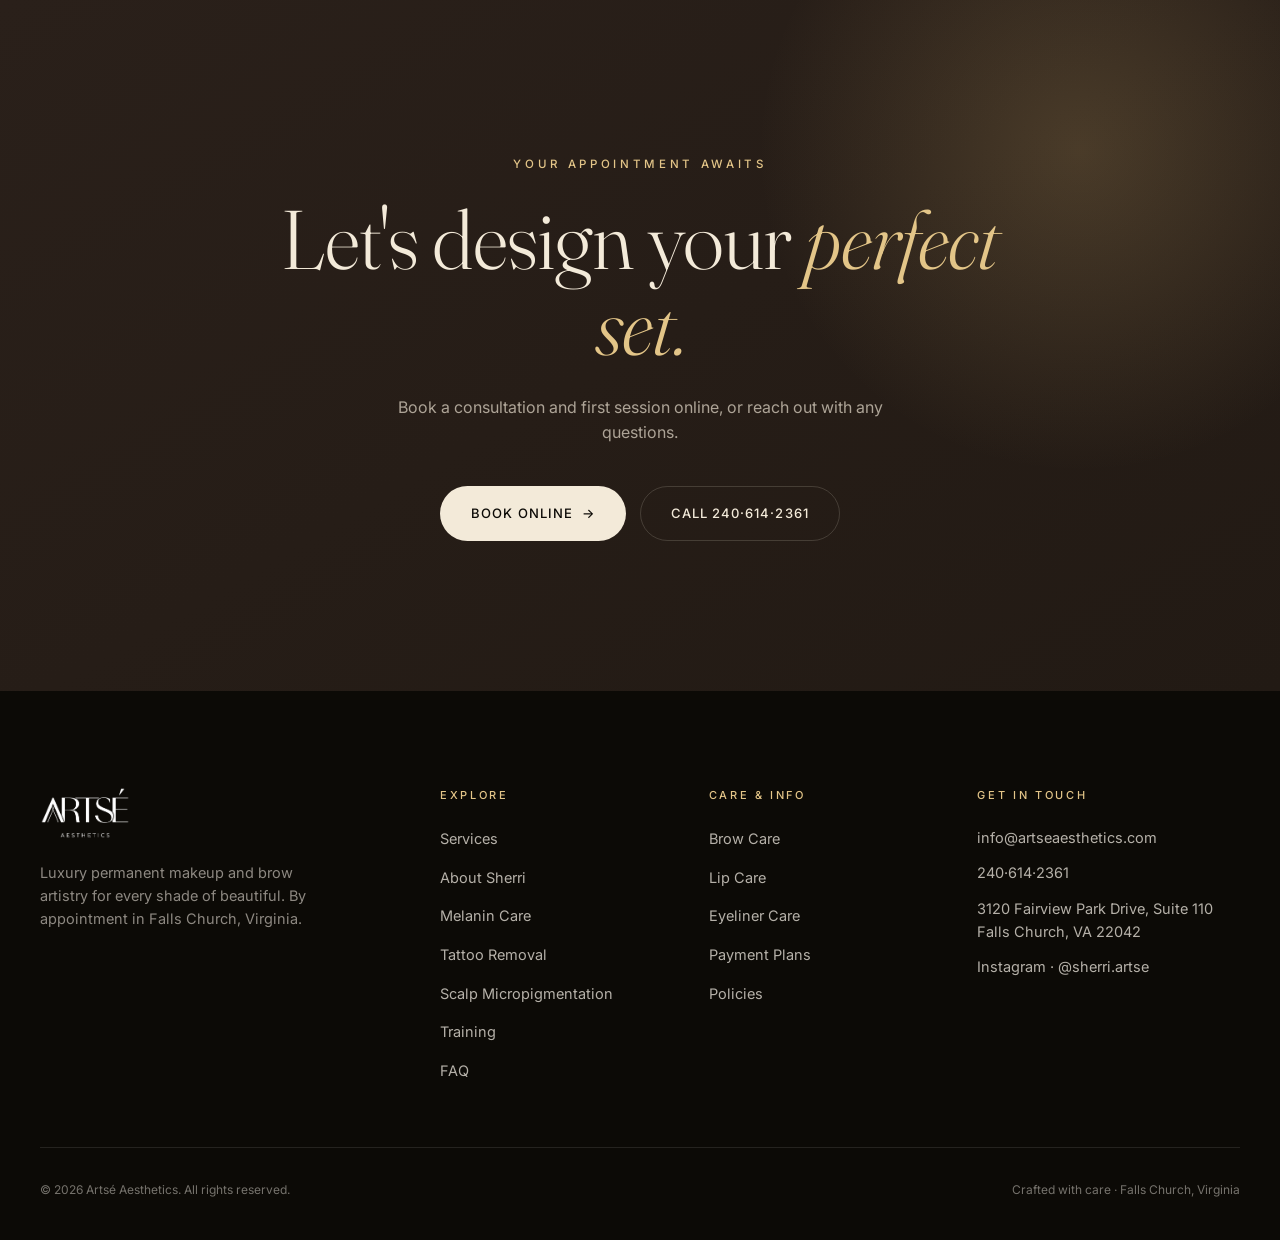
==== commit 3c9f4586: "Add official ARTSÉ logo and "A" mark favicon - Replace logo-light.png with the official ARTSÉ AESTHE" ====
--- a/about.html
+++ b/about.html
@@ -20,7 +20,10 @@
 <meta name="twitter:title" content="About Sherri — Artsé Aesthetics" />
 <meta name="twitter:description" content="Meet Sherri, founder and lead artist of Artsé Aesthetics, a permanent makeup studio in Falls Church, Virginia." />
 <meta name="twitter:image" content="https://www.artseaesthetics.com/assets/og.jpg" />
-<link rel="icon" href="data:image/svg+xml,%3Csvg%20xmlns='http://www.w3.org/2000/svg'%20viewBox='0%200%2032%2032'%3E%3Crect%20width='32'%20height='32'%20rx='7'%20fill='%23221A14'/%3E%3Ctext%20x='16'%20y='23'%20font-family='Georgia,serif'%20font-size='20'%20fill='%23C9A56A'%20text-anchor='middle'%3EA%3C/text%3E%3C/svg%3E" />
+<link rel="icon" type="image/png" sizes="32x32" href="assets/favicon-32.png" />
+<link rel="icon" type="image/png" sizes="16x16" href="assets/favicon-16.png" />
+<link rel="icon" href="assets/favicon.ico" sizes="any" />
+<link rel="apple-touch-icon" sizes="180x180" href="assets/apple-touch-icon.png" />
 <link rel="preconnect" href="https://fonts.googleapis.com">
 <link rel="preconnect" href="https://fonts.gstatic.com" crossorigin>
 <link href="https://fonts.googleapis.com/css2?family=Fraunces:ital,opsz,wght@0,9..144,300;0,9..144,400;0,9..144,500;0,9..144,600;1,9..144,300;1,9..144,400&family=Inter:wght@300;400;500;600&display=swap" rel="stylesheet">
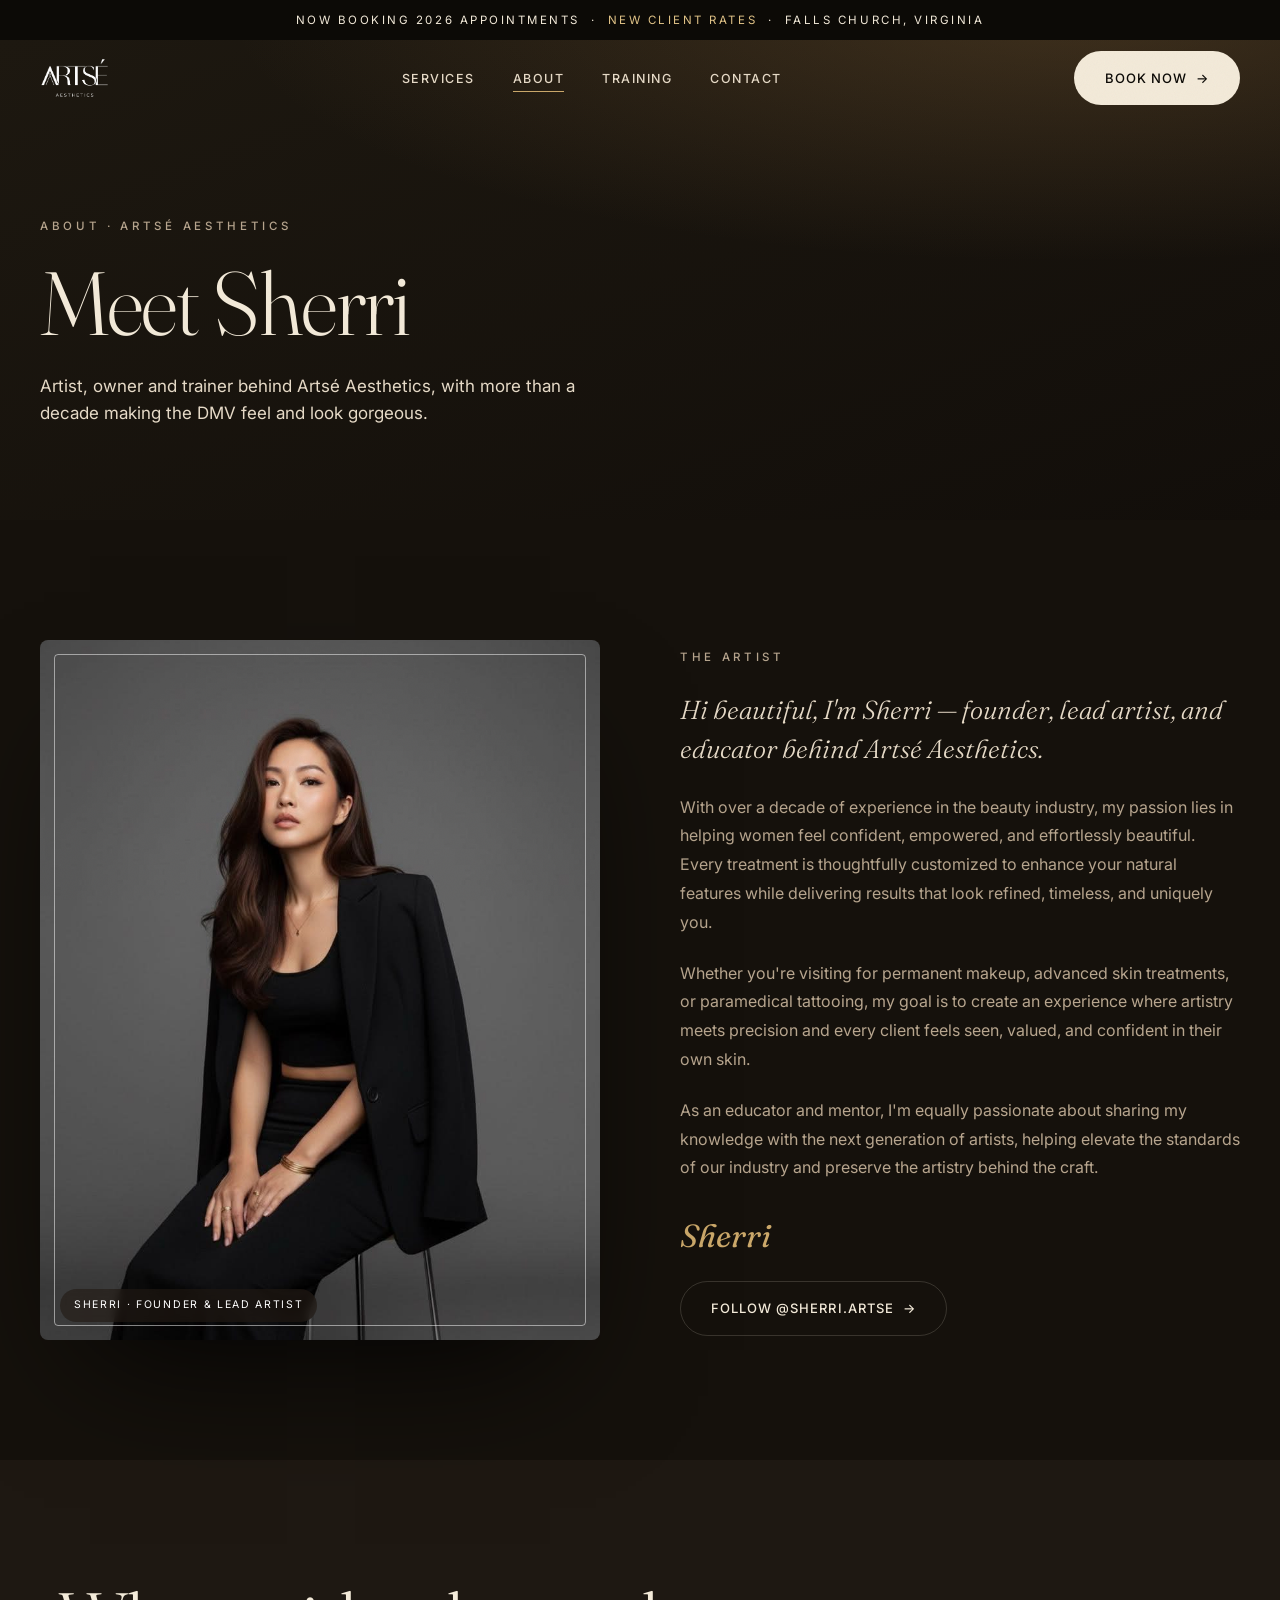
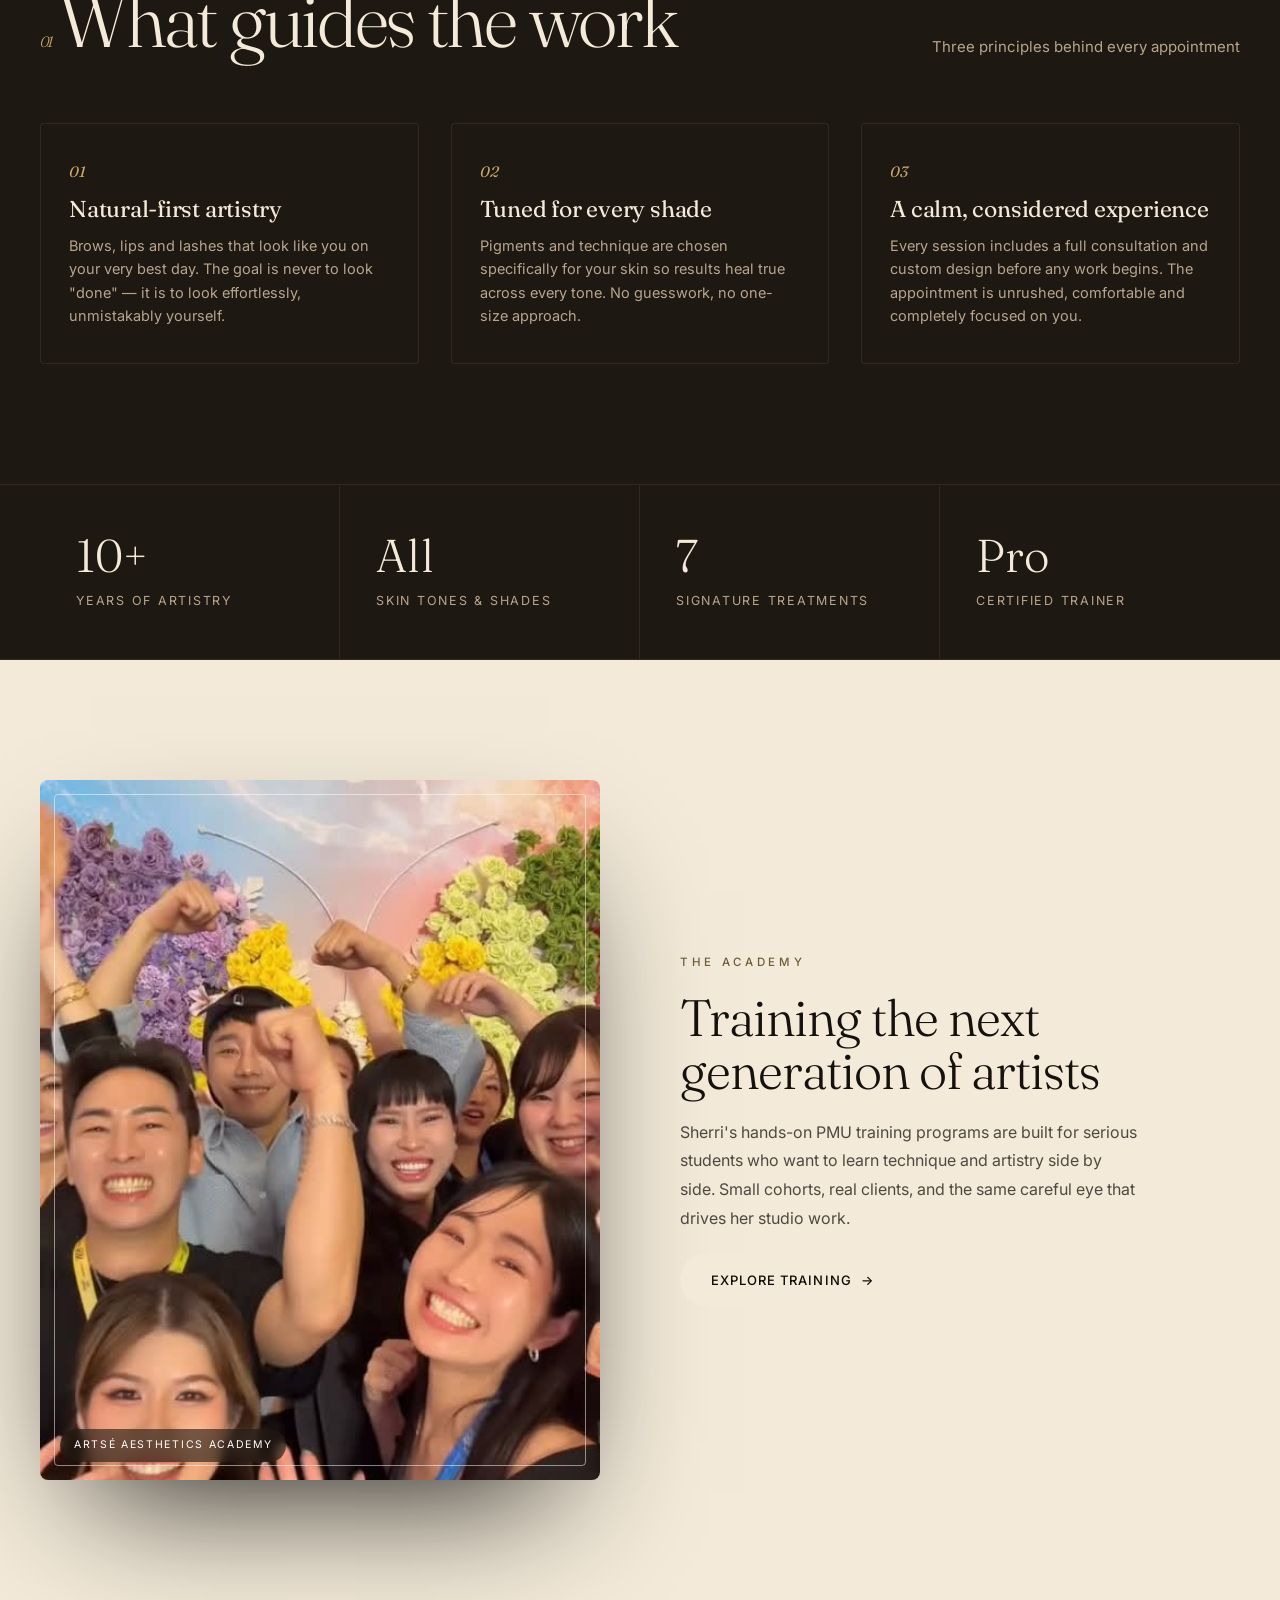
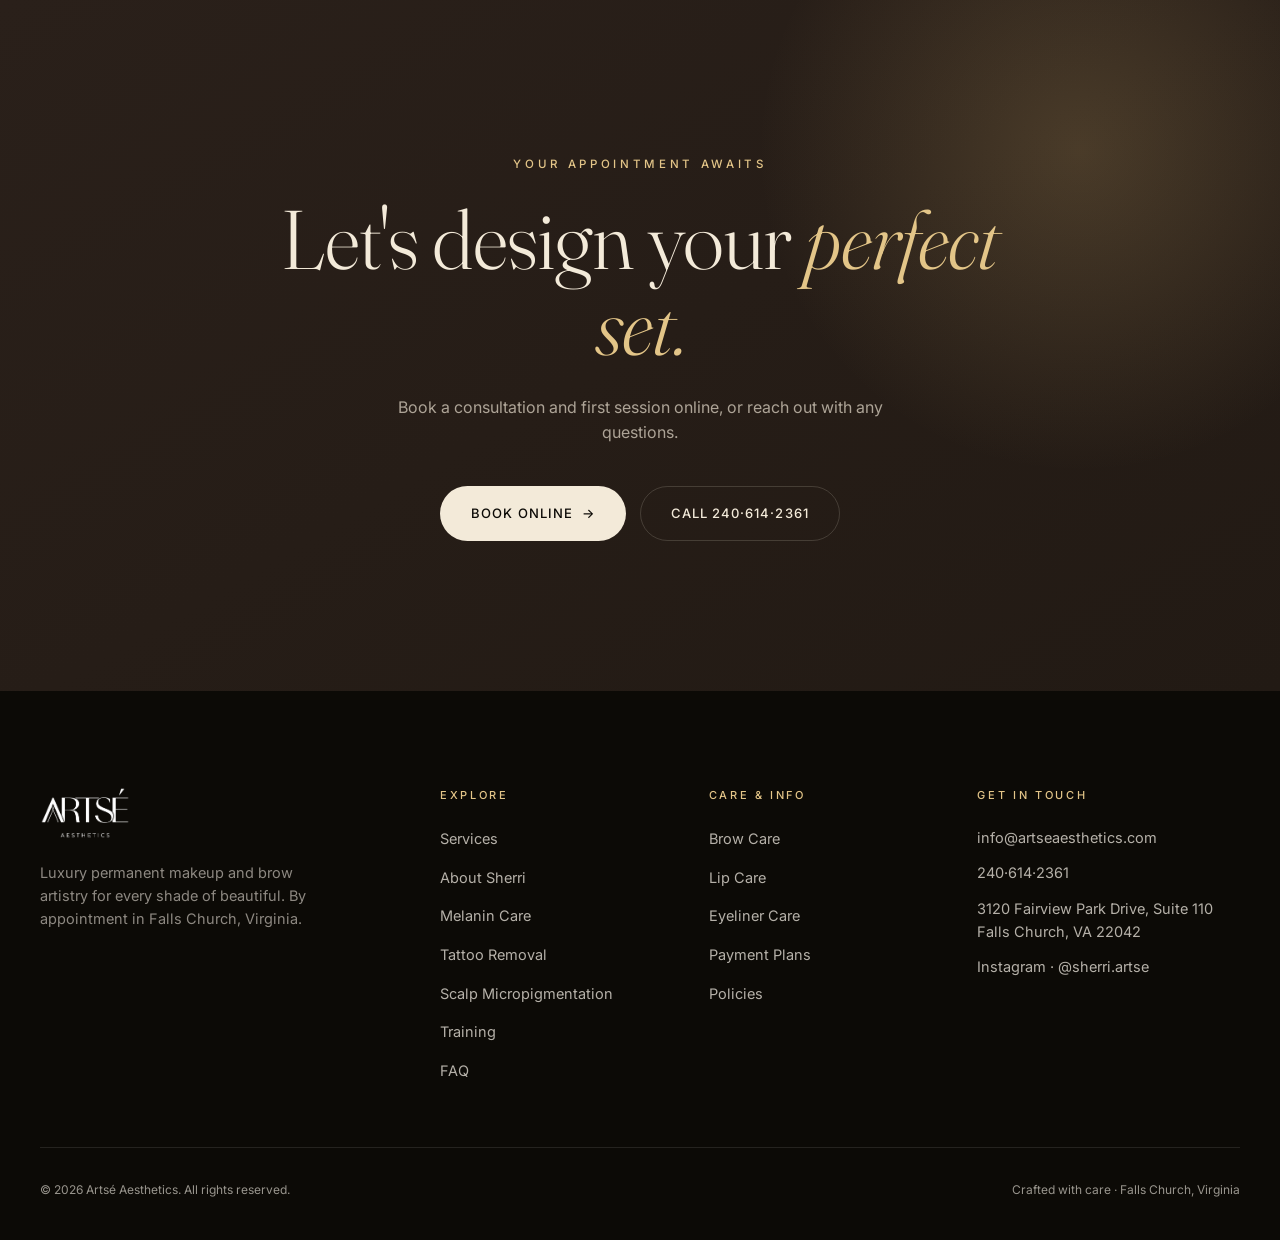
==== commit 5c6c87de: "style(a11y): fix theme-dark contrast failures site-wide The scoped .theme-dark palette inversion fli" ====
--- a/about.html
+++ b/about.html
@@ -69,13 +69,13 @@
     color: var(--ivory);
   }
   .training-band .eyebrow {
-    color: var(--gilt);
+    color: color-mix(in srgb, var(--gilt) 50%, var(--ivory));
   }
   .training-band h2 {
     color: var(--ivory);
   }
   .training-band p {
-    color: rgba(247,241,232,.75);
+    color: color-mix(in srgb, var(--ivory) 74%, transparent);
   }
   @media (max-width: 767px) {
     .values-grid {
--- a/styles.css
+++ b/styles.css
@@ -290,7 +290,7 @@
   .foot .contact a,.foot .contact span{display:block;color:rgba(247,241,232,.72);font-size:14.5px;margin-bottom:12px}
   .foot .contact a:hover{color:var(--gilt-2)}
   .foot-bot{display:flex;justify-content:space-between;align-items:center;padding-top:32px;flex-wrap:wrap;gap:14px}
-  .foot-bot small{color:rgba(247,241,232,.45);font-size:12px}
+  .foot-bot small{color:rgba(247,241,232,.6);font-size:12px}
 
   /* testimonials */
   .testi{background:var(--sand)}
